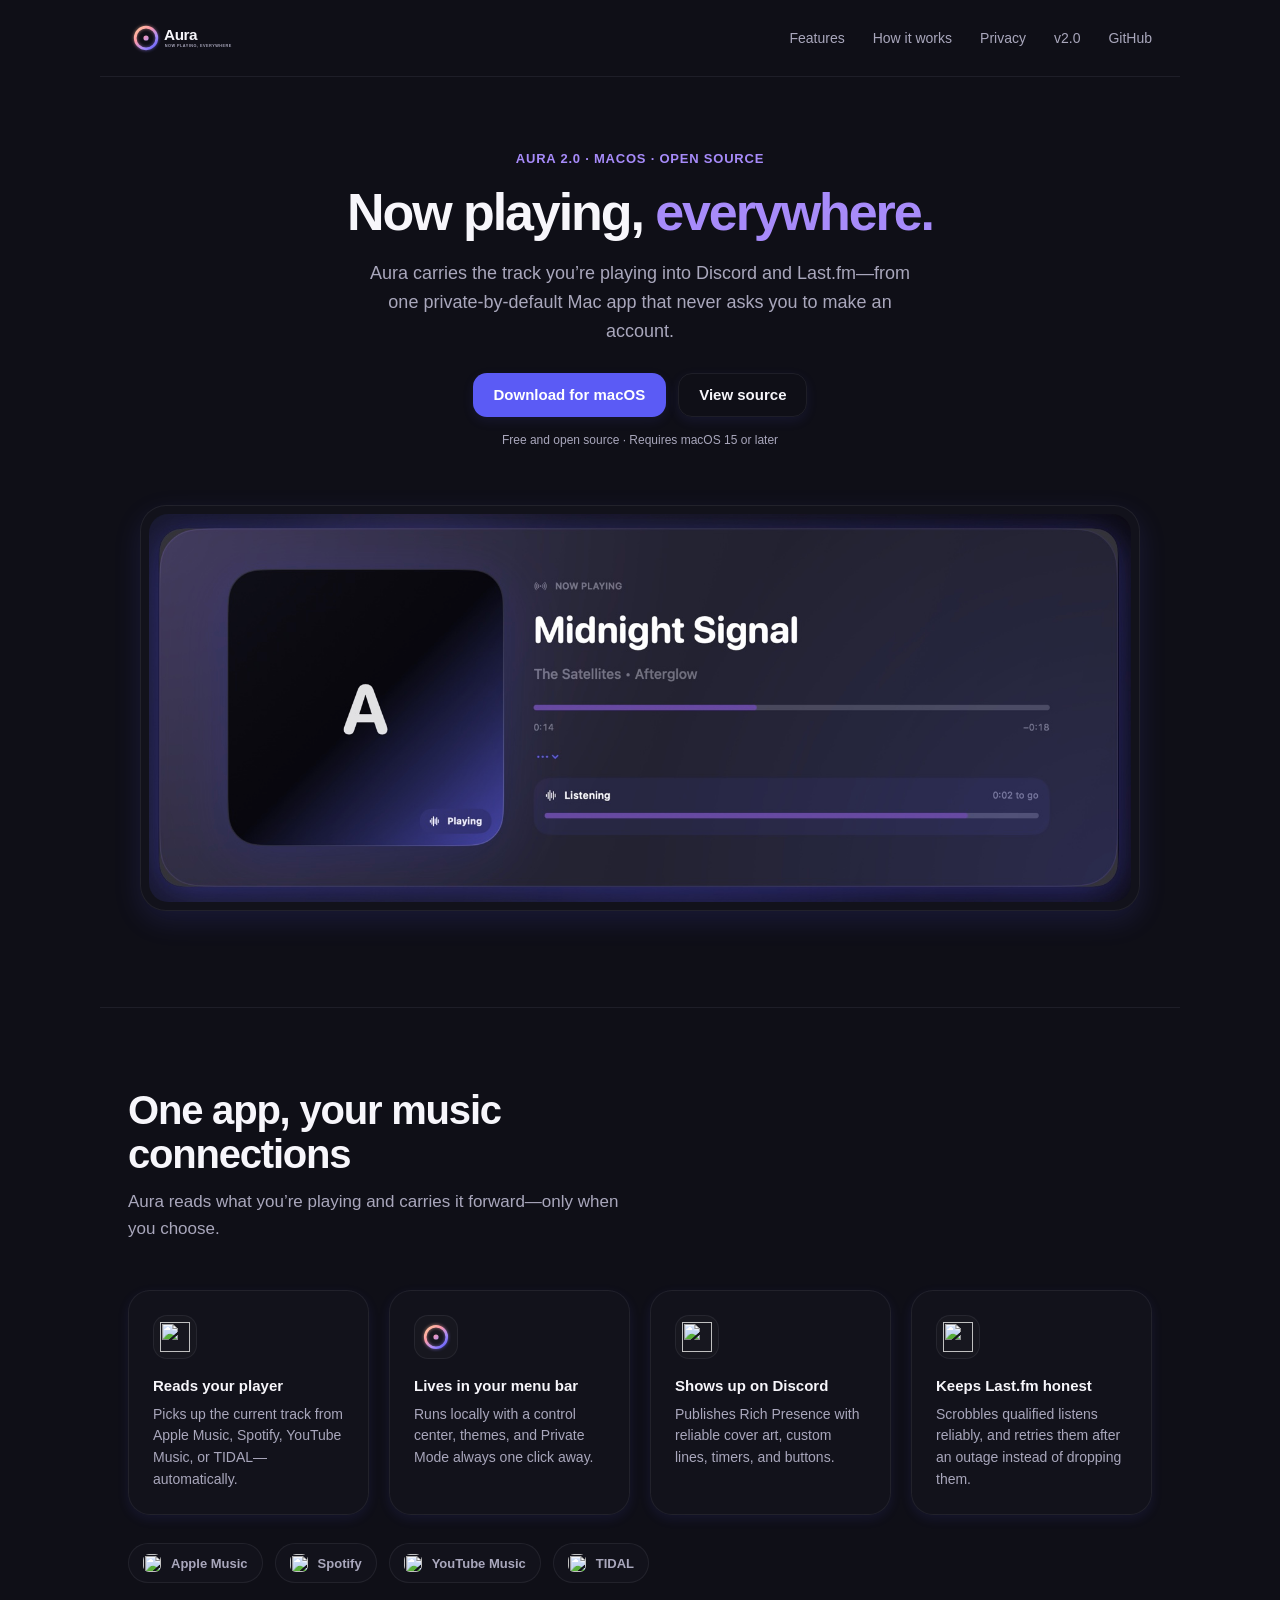
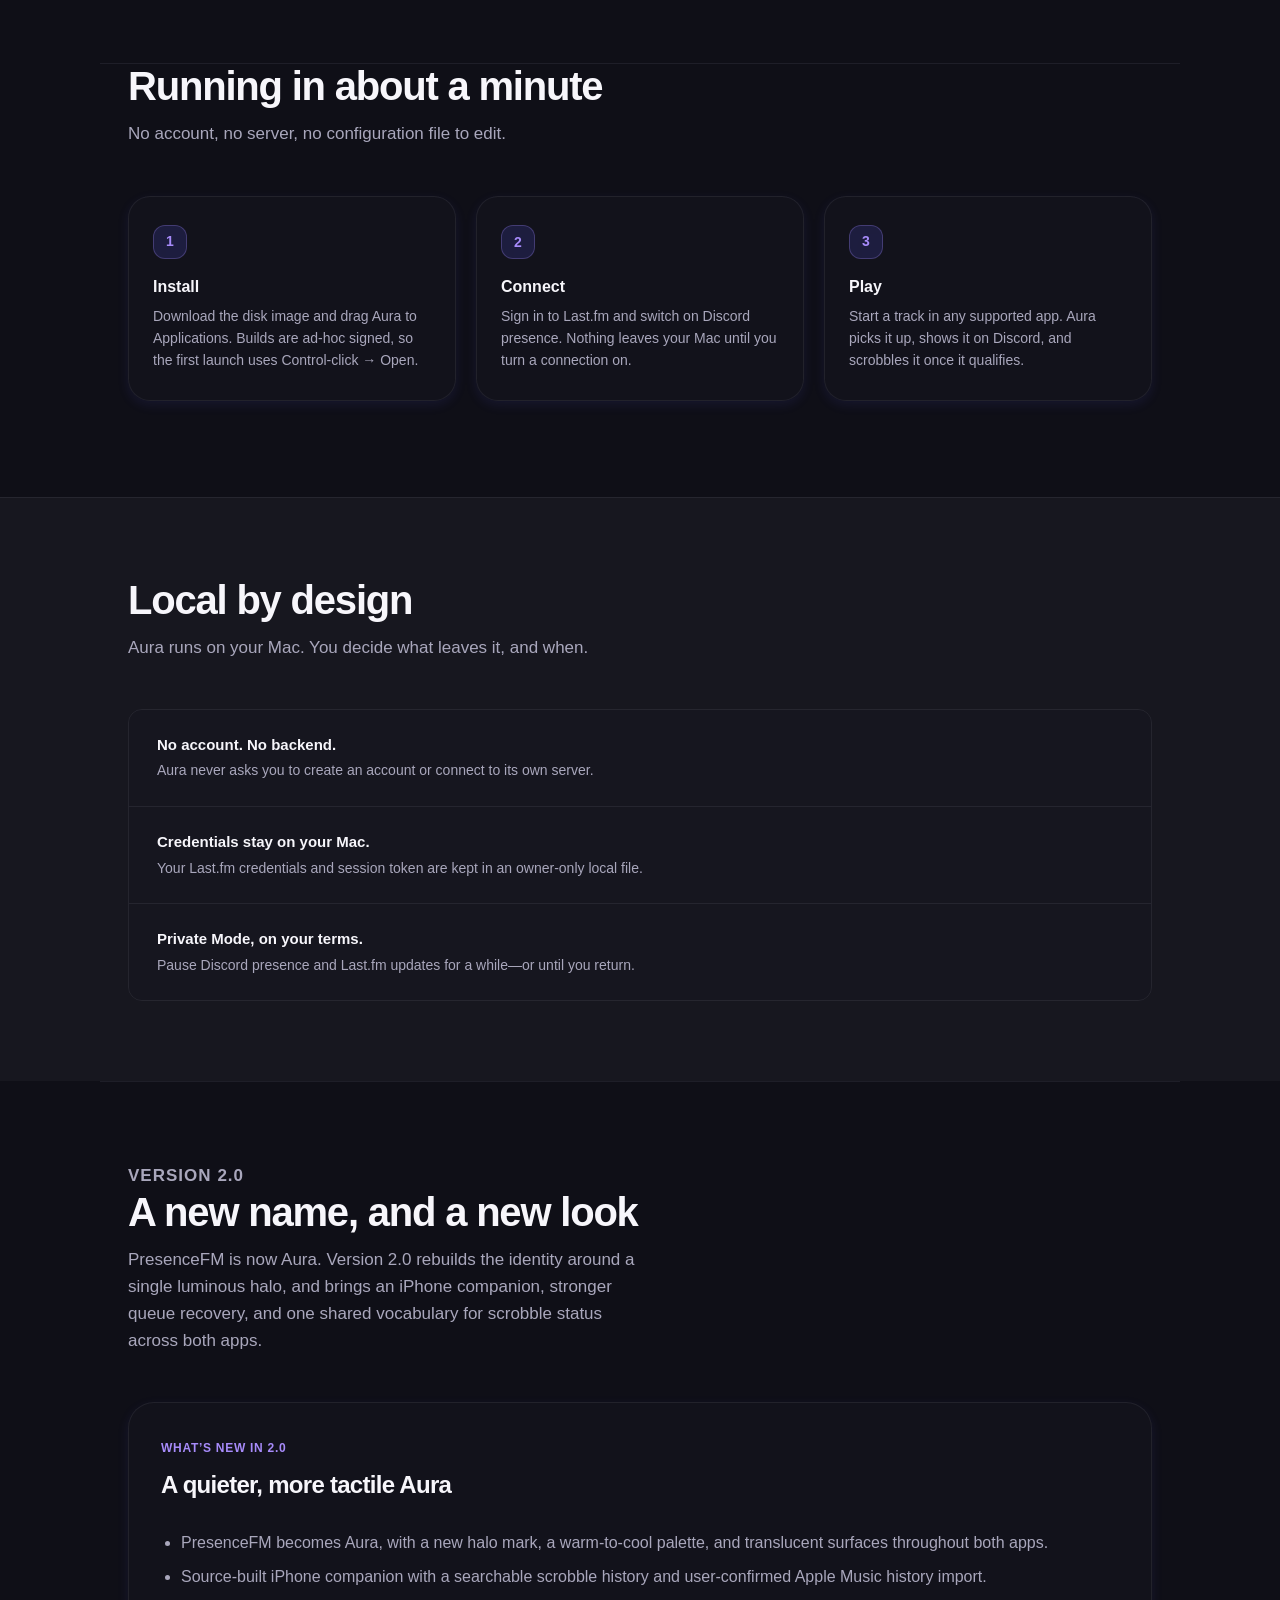
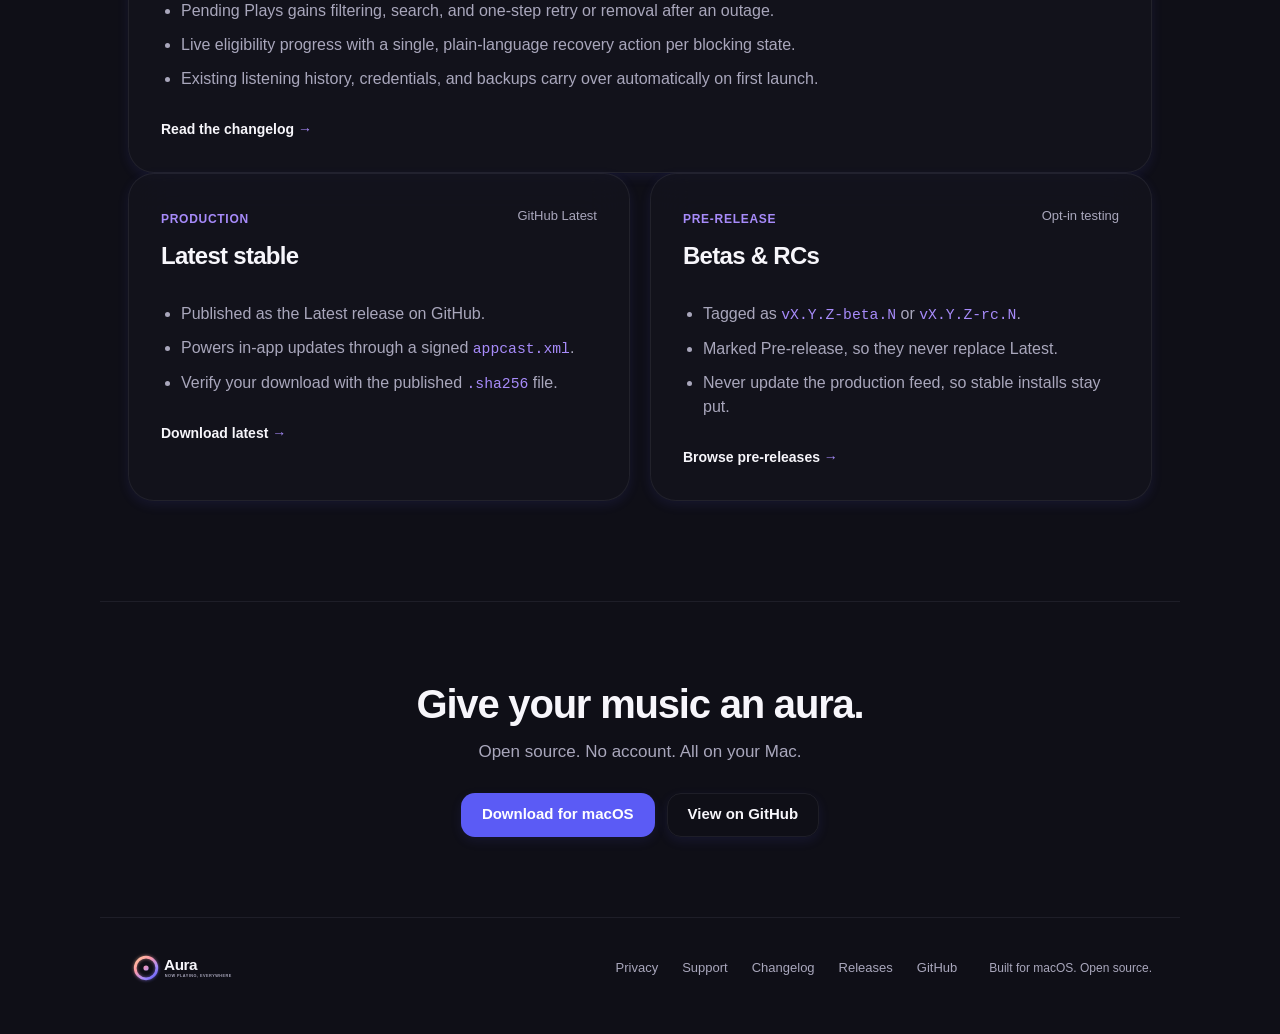
==== website/index.html @ 946a4a0b "feat: launch Aura 2.0" ====
<!doctype html>
<html lang="en">
  <head>
    <meta charset="UTF-8" />
    <meta name="viewport" content="width=device-width, initial-scale=1.0" />
    <meta name="color-scheme" content="dark" />
    <meta name="description" content="Aura shares music from Apple Music, Spotify, YouTube Music, and TIDAL on Discord and keeps your Last.fm history in sync—from one private-by-default Mac app." />
    <meta name="theme-color" content="#0f0f17" />
    <meta property="og:type" content="website" />
    <meta property="og:site_name" content="Aura" />
    <meta property="og:title" content="Aura — Now playing, everywhere." />
    <meta property="og:description" content="Private-by-default Discord presence, Last.fm scrobbling, and local listening history for macOS." />
    <meta property="og:url" content="https://presence-fm.vercel.app/" />
    <meta property="og:image" content="https://presence-fm.vercel.app/assets/brand/og-card.jpg" />
    <meta property="og:image:width" content="1200" />
    <meta property="og:image:height" content="630" />
    <meta property="og:image:alt" content="Aura — now playing, everywhere. A gradient halo mark on a dark field." />
    <meta name="twitter:card" content="summary_large_image" />
    <meta name="twitter:title" content="Aura — Now playing, everywhere." />
    <meta name="twitter:description" content="Private-by-default Discord presence, Last.fm scrobbling, and local listening history for macOS." />
    <meta name="twitter:image" content="https://presence-fm.vercel.app/assets/brand/og-card.jpg" />
    <title>Aura — Now playing, everywhere.</title>
    <link rel="canonical" href="https://presence-fm.vercel.app/" />
    <link rel="icon" href="assets/brand/aura-symbol.svg" type="image/svg+xml" />
    <link rel="stylesheet" href="styles.css" />
  </head>
  <body>
    <a class="skip-link" href="#main">Skip to content</a>
    <header class="site-header">
      <a class="brand" href="#top" aria-label="Aura home">
        <img src="assets/brand/aura-logo-dark.svg" alt="Aura" width="244" height="80" />
      </a>
      <nav id="primary-navigation" aria-label="Primary navigation">
        <a href="#features">Features</a>
        <a href="#how">How it works</a>
        <a href="#privacy">Privacy</a>
        <a href="#release">v2.0</a>
        <a href="https://github.com/CoolColby23/Aura" rel="noreferrer">GitHub</a>
      </nav>
      <button class="menu-button" aria-label="Open navigation" aria-expanded="false" aria-controls="primary-navigation"><span></span><span></span></button>
    </header>

    <main id="main">
      <section class="hero" id="top">
        <div class="hero-copy">
          <p class="eyebrow">Aura 2.0 · macOS · open source</p>
          <h1>Now playing, <span class="accent">everywhere.</span></h1>
          <p class="deck">Aura carries the track you’re playing into Discord and Last.fm—from one private-by-default Mac app that never asks you to make an account.</p>
          <div class="actions">
            <a class="button" href="https://github.com/CoolColby23/Aura/releases/latest">Download for macOS</a>
            <a class="button button-secondary" href="https://github.com/CoolColby23/Aura">View source</a>
          </div>
          <p class="requirement">Free and open source · Requires macOS 15 or later</p>
        </div>

        <figure class="shot">
          <img
            src="assets/screenshots/now-playing.jpg"
            alt="Aura's Now Playing view showing the track Midnight Signal by The Satellites, with playback progress and a live scrobble-eligibility bar."
            width="1600"
            height="631"
          />
        </figure>
      </section>

      <section class="features" id="features">
        <div class="section-intro">
          <h2>One app, your music connections</h2>
          <p>Aura reads what you’re playing and carries it forward—only when you choose.</p>
        </div>
        <div class="feature-grid">
          <article class="feature-card">
            <div class="feature-icon apple-music" aria-hidden="true">
              <img src="assets/external-logos/apple-music-icon.svg" alt="" loading="lazy" />
            </div>
            <h3>Reads your player</h3>
            <p>Picks up the current track from Apple Music, Spotify, YouTube Music, or TIDAL—automatically.</p>
          </article>
          <article class="feature-card">
            <div class="feature-icon aura" aria-hidden="true">
              <img src="assets/brand/aura-symbol.svg" alt="" loading="lazy" />
            </div>
            <h3>Lives in your menu bar</h3>
            <p>Runs locally with a control center, themes, and Private Mode always one click away.</p>
          </article>
          <article class="feature-card">
            <div class="feature-icon discord" aria-hidden="true">
              <img src="assets/external-logos/discord.svg" alt="" loading="lazy" />
            </div>
            <h3>Shows up on Discord</h3>
            <p>Publishes Rich Presence with reliable cover art, custom lines, timers, and buttons.</p>
          </article>
          <article class="feature-card">
            <div class="feature-icon lastfm" aria-hidden="true">
              <img src="assets/external-logos/lastfm.jpeg" alt="" loading="lazy" />
            </div>
            <h3>Keeps Last.fm honest</h3>
            <p>Scrobbles qualified listens reliably, and retries them after an outage instead of dropping them.</p>
          </article>
        </div>
        <div class="platform-row" aria-label="Supported playback platforms">
          <span class="platform-chip"><img src="assets/external-logos/apple-music-icon.svg" alt="" loading="lazy" />Apple Music</span>
          <span class="platform-chip"><img src="assets/external-logos/spotify.png" alt="" loading="lazy" />Spotify</span>
          <span class="platform-chip"><img src="assets/external-logos/youtubemusic.png" alt="" loading="lazy" />YouTube Music</span>
          <span class="platform-chip"><img src="assets/external-logos/tidal.png" alt="" loading="lazy" />TIDAL</span>
        </div>
      </section>

      <section class="how" id="how">
        <div class="section-intro">
          <h2>Running in about a minute</h2>
          <p>No account, no server, no configuration file to edit.</p>
        </div>
        <ol class="step-list">
          <li>
            <span class="step-number" aria-hidden="true">1</span>
            <h3>Install</h3>
            <p>Download the disk image and drag Aura to Applications. Builds are ad-hoc signed, so the first launch uses Control-click → Open.</p>
          </li>
          <li>
            <span class="step-number" aria-hidden="true">2</span>
            <h3>Connect</h3>
            <p>Sign in to Last.fm and switch on Discord presence. Nothing leaves your Mac until you turn a connection on.</p>
          </li>
          <li>
            <span class="step-number" aria-hidden="true">3</span>
            <h3>Play</h3>
            <p>Start a track in any supported app. Aura picks it up, shows it on Discord, and scrobbles it once it qualifies.</p>
          </li>
        </ol>
      </section>

      <section class="privacy" id="privacy">
        <div class="privacy-inner">
          <div class="section-intro">
            <h2>Local by design</h2>
            <p>Aura runs on your Mac. You decide what leaves it, and when.</p>
          </div>
          <ul class="privacy-list">
            <li>
              <strong>No account. No backend.</strong>
              <p>Aura never asks you to create an account or connect to its own server.</p>
            </li>
            <li>
              <strong>Credentials stay on your Mac.</strong>
              <p>Your Last.fm credentials and session token are kept in an owner-only local file.</p>
            </li>
            <li>
              <strong>Private Mode, on your terms.</strong>
              <p>Pause Discord presence and Last.fm updates for a while—or until you return.</p>
            </li>
          </ul>
        </div>
      </section>

      <section class="changelog" id="release">
        <div class="section-intro">
          <p class="eyebrow">Version 2.0</p>
          <h2>A new name, and a new look</h2>
          <p>PresenceFM is now Aura. Version 2.0 rebuilds the identity around a single luminous halo, and brings an iPhone companion, stronger queue recovery, and one shared vocabulary for scrobble status across both apps.</p>
        </div>
        <div class="release-card release-highlights">
          <div class="release-heading">
            <div>
              <span class="release-version">What’s new in 2.0</span>
              <h3>A quieter, more tactile Aura</h3>
            </div>
          </div>
          <ul>
            <li>PresenceFM becomes Aura, with a new halo mark, a warm-to-cool palette, and translucent surfaces throughout both apps.</li>
            <li>Source-built iPhone companion with a searchable scrobble history and user-confirmed Apple Music history import.</li>
            <li>Pending Plays gains filtering, search, and one-step retry or removal after an outage.</li>
            <li>Live eligibility progress with a single, plain-language recovery action per blocking state.</li>
            <li>Existing listening history, credentials, and backups carry over automatically on first launch.</li>
          </ul>
          <div class="release-links">
            <a class="text-link" href="https://github.com/CoolColby23/Aura/blob/main/CHANGELOG.md">Read the changelog <span aria-hidden="true">→</span></a>
          </div>
        </div>
        <div class="release-grid">
          <article class="release-card">
            <div class="release-heading">
              <div>
                <span class="release-version">Production</span>
                <h3>Latest stable</h3>
              </div>
              <span class="release-status">GitHub Latest</span>
            </div>
            <ul>
              <li>Published as the Latest release on GitHub.</li>
              <li>Powers in-app updates through a signed <code>appcast.xml</code>.</li>
              <li>Verify your download with the published <code>.sha256</code> file.</li>
            </ul>
            <div class="release-links">
              <a class="text-link" href="https://github.com/CoolColby23/Aura/releases/latest">Download latest <span aria-hidden="true">→</span></a>
            </div>
          </article>
          <article class="release-card">
            <div class="release-heading">
              <div>
                <span class="release-version">Pre-release</span>
                <h3>Betas &amp; RCs</h3>
              </div>
              <span class="release-status">Opt-in testing</span>
            </div>
            <ul>
              <li>Tagged as <code>vX.Y.Z-beta.N</code> or <code>vX.Y.Z-rc.N</code>.</li>
              <li>Marked Pre-release, so they never replace Latest.</li>
              <li>Never update the production feed, so stable installs stay put.</li>
            </ul>
            <div class="release-links">
              <a class="text-link" href="https://github.com/CoolColby23/Aura/releases">Browse pre-releases <span aria-hidden="true">→</span></a>
            </div>
          </article>
        </div>
      </section>

      <section class="cta">
        <h2>Give your music an aura.</h2>
        <p>Open source. No account. All on your Mac.</p>
        <div class="actions">
          <a class="button" href="https://github.com/CoolColby23/Aura/releases/latest">Download for macOS</a>
          <a class="button button-secondary" href="https://github.com/CoolColby23/Aura">View on GitHub</a>
        </div>
      </section>
    </main>

    <footer>
      <a class="brand" href="#top">
        <img src="assets/brand/aura-logo-dark.svg" alt="Aura" width="244" height="80" loading="lazy" />
      </a>
      <div class="footer-links">
        <a href="https://github.com/CoolColby23/Aura/blob/main/PRIVACY.md">Privacy</a>
        <a href="https://github.com/CoolColby23/Aura/blob/main/SUPPORT.md">Support</a>
        <a href="https://github.com/CoolColby23/Aura/blob/main/CHANGELOG.md">Changelog</a>
        <a href="https://github.com/CoolColby23/Aura/releases">Releases</a>
        <a href="https://github.com/CoolColby23/Aura">GitHub</a>
      </div>
      <p>Built for macOS. Open source.</p>
    </footer>
    <script src="script.js"></script>
  </body>
</html>
---- website/styles.css ----
:root {
  --dusk: #0f0f17;
  --dusk-2: #17171f;
  --haze: #f7f6fb;
  --vapor: #a9a7bc;
  --indigo: #5b5bf5;
  --lilac: #a78bfa;
  --blush: #ff9aa8;
  --peach: #ffc49b;
  --line: rgba(169, 167, 188, 0.1);
  --surface: rgba(23, 23, 31, 0.55);
  /* The Aura sweep. Halo and live state only -- never buttons, text, or panels. */
  --sweep: linear-gradient(120deg, var(--peach), var(--blush) 34%, var(--lilac) 70%, var(--indigo));
  /* Elevation is a tinted glow, never a hard black drop shadow. */
  --glow-low: 0 4px 12px rgba(91, 91, 245, 0.1);
  --glow-high: 0 10px 28px rgba(91, 91, 245, 0.14);
  font-family: -apple-system, BlinkMacSystemFont, "SF Pro Rounded", "SF Pro Text", "Segoe UI", sans-serif;
  color: var(--haze);
  background: var(--dusk);
}

* {
  box-sizing: border-box;
}

html {
  scroll-behavior: smooth;
  background: var(--dusk);
}

body {
  margin: 0;
  background: var(--dusk);
  line-height: 1.5;
}

a {
  color: inherit;
  text-decoration: none;
}

:focus-visible {
  outline: 3px solid var(--lilac);
  outline-offset: 4px;
}

button,
a {
  font: inherit;
}

.skip-link {
  position: fixed;
  top: 10px;
  left: 10px;
  z-index: 100;
  transform: translateY(-150%);
  padding: 10px 14px;
  background: var(--haze);
  color: var(--dusk);
  border-radius: 12px;
}

.skip-link:focus {
  transform: none;
}

/* Header */

.site-header {
  max-width: 1080px;
  margin: 0 auto;
  padding: 20px 28px;
  display: flex;
  align-items: center;
  gap: 32px;
}

.brand {
  display: inline-flex;
  align-items: center;
}

.brand img {
  display: block;
  width: auto;
  height: 36px;
  max-width: 220px;
}

.site-header nav {
  display: flex;
  gap: 28px;
  margin-left: auto;
}

.site-header nav a {
  color: var(--vapor);
  font-size: 14px;
  transition: color 0.15s;
}

.site-header nav a:hover {
  color: var(--haze);
}

.menu-button {
  display: none;
  background: transparent;
  border: 0;
  color: white;
  cursor: pointer;
  min-width: 44px;
  min-height: 44px;
  align-items: center;
  justify-content: center;
}

/* Buttons */

.button {
  display: inline-flex;
  align-items: center;
  justify-content: center;
  min-height: 44px;
  padding: 0 20px;
  border: 1px solid transparent;
  border-radius: 14px;
  background: var(--indigo);
  color: white;
  font-size: 15px;
  font-weight: 600;
  transition: background 0.15s;
  box-shadow: var(--glow-low);
}

.button:hover {
  background: #7070f7;
}

.button-secondary {
  background: transparent;
  border-color: var(--line);
  color: var(--haze);
}

.button-secondary:hover {
  background: var(--surface);
  border-color: rgba(169, 167, 188, 0.22);
}

/* Hero */

/* One soft field of light behind the fold, tinted with the sweep's cool exit. */
.hero::before {
  content: "";
  position: absolute;
  z-index: -1;
  top: -12%;
  left: 50%;
  /* 100%, not 110%: on narrow viewports the extra 10% pushed past the body and
     produced a few pixels of horizontal scroll. min() already caps it on desktop. */
  width: min(900px, 100%);
  aspect-ratio: 1;
  transform: translateX(-50%);
  background: radial-gradient(circle, rgba(167, 139, 250, 0.16), rgba(91, 91, 245, 0.06) 45%, transparent 70%);
  pointer-events: none;
}


.hero {
  position: relative;
  max-width: 1080px;
  margin: 0 auto;
  padding: 72px 28px 96px;
  display: flex;
  flex-direction: column;
  align-items: center;
  gap: 56px;
  text-align: center;
}

.hero-copy {
  max-width: 720px;
}

.eyebrow {
  margin: 0 0 16px;
  color: var(--lilac);
  font-size: 13px;
  font-weight: 600;
  letter-spacing: 0.06em;
  text-transform: uppercase;
}

.hero h1 {
  margin: 0 0 20px;
  font-size: clamp(40px, 5vw, 52px);
  line-height: 1.05;
  letter-spacing: -0.04em;
  font-weight: 700;
}

.accent {
  color: var(--lilac);
}

.deck {
  margin: 0;
  font-size: 18px;
  line-height: 1.6;
  color: var(--vapor);
  max-width: 560px;
  margin-inline: auto;
}

.actions {
  display: flex;
  flex-wrap: wrap;
  justify-content: center;
  gap: 12px;
  margin-top: 28px;
}

.requirement {
  margin: 14px 0 0;
  color: var(--vapor);
  font-size: 12px;
}

/* Product shot */

.shot {
  margin: 0;
  width: 100%;
  max-width: 1000px;
  padding: 8px;
  border-radius: 26px;
  background: var(--surface);
  border: 1px solid var(--line);
  backdrop-filter: blur(24px) saturate(1.25);
  -webkit-backdrop-filter: blur(24px) saturate(1.25);
  box-shadow: var(--glow-high);
}

.shot img {
  display: block;
  width: 100%;
  height: auto;
  border-radius: 19px;
}

/* How it works */

.how {
  max-width: 1080px;
  margin: 0 auto;
  padding: 0 28px 96px;
}

.step-list {
  counter-reset: step;
  list-style: none;
  margin: 0;
  padding: 0;
  display: grid;
  grid-template-columns: repeat(3, 1fr);
  gap: 20px;
}

.step-list li {
  padding: 28px 24px;
  background: var(--surface);
  border: 1px solid var(--line);
  border-radius: 22px;
  backdrop-filter: blur(20px) saturate(1.2);
  -webkit-backdrop-filter: blur(20px) saturate(1.2);
  box-shadow: var(--glow-low);
}

.step-number {
  display: inline-flex;
  align-items: center;
  justify-content: center;
  width: 34px;
  height: 34px;
  margin-bottom: 16px;
  border-radius: 12px;
  background: rgba(91, 91, 245, 0.16);
  border: 1px solid rgba(167, 139, 250, 0.28);
  color: var(--lilac);
  font-size: 14px;
  font-weight: 700;
}

.step-list h3 {
  margin: 0 0 6px;
  font-size: 16px;
  font-weight: 600;
}

.step-list p {
  margin: 0;
  font-size: 14px;
  line-height: 1.6;
  color: var(--vapor);
}

/* Sections */

section {
  border-top: 1px solid var(--line);
}

.section-intro {
  max-width: 520px;
  margin-bottom: 48px;
}

.section-intro h2,
.privacy .section-intro h2,
.cta h2 {
  margin: 0 0 12px;
  font-size: clamp(32px, 4vw, 40px);
  line-height: 1.1;
  letter-spacing: -0.03em;
  font-weight: 700;
}

.section-intro p,
.cta p {
  margin: 0;
  font-size: 17px;
  line-height: 1.6;
  color: var(--vapor);
}

/* Features */

.features {
  max-width: 1080px;
  margin: 0 auto;
  padding: 80px 28px;
}

.feature-grid {
  display: grid;
  grid-template-columns: repeat(4, 1fr);
  gap: 20px;
}

.feature-card {
  padding: 24px;
  background: var(--surface);
  border: 1px solid var(--line);
  border-radius: 22px;
  backdrop-filter: blur(20px) saturate(1.2);
  -webkit-backdrop-filter: blur(20px) saturate(1.2);
  box-shadow: var(--glow-low);
  transition: transform 0.28s ease-out, box-shadow 0.28s ease-out;
}

.feature-icon {
  width: 44px;
  height: 44px;
  margin-bottom: 16px;
  border-radius: 14px;
  display: flex;
  align-items: center;
  justify-content: center;
  font-size: 18px;
  font-weight: 700;
  background: var(--dusk-2);
  border: 1px solid var(--line);
}

.feature-icon img,
.feature-icon svg {
  display: block;
  width: 30px;
  height: 30px;
}

.feature-icon.music {
  color: var(--blush);
}

.feature-icon.discord {
  color: #5865f2;
}

.feature-icon.lastfm {
  color: #d51007;
}

.feature-card h3 {
  margin: 0 0 6px;
  font-size: 15px;
  font-weight: 600;
}

.feature-card p {
  margin: 0;
  font-size: 14px;
  line-height: 1.55;
  color: var(--vapor);
}

.platform-row {
  display: flex;
  flex-wrap: wrap;
  gap: 12px;
  margin-top: 28px;
}

.platform-chip {
  display: inline-flex;
  align-items: center;
  gap: 10px;
  min-height: 40px;
  padding: 8px 14px;
  border-radius: 999px;
  border: 1px solid var(--line);
  background: var(--surface);
  color: var(--vapor);
  font-size: 13px;
  font-weight: 600;
}

.platform-chip img {
  width: 18px;
  height: 18px;
  object-fit: contain;
  border-radius: 6px;
}

.release-grid {
  display: grid;
  grid-template-columns: repeat(2, minmax(0, 1fr));
  gap: 20px;
  margin-bottom: 20px;
}

.release-highlights {
  margin-top: 0;
}

.release-card code {
  font-family: ui-monospace, SFMono-Regular, Menlo, monospace;
  font-size: 0.92em;
  color: var(--lilac);
}

/* Privacy */

.privacy {
  background: var(--dusk-2);
}

.privacy-inner {
  max-width: 1080px;
  margin: 0 auto;
  padding: 80px 28px;
}

/* Changelog */

.changelog {
  max-width: 1080px;
  margin: 0 auto;
  padding: 80px 28px;
}

.release-card {
  padding: 32px;
  background: var(--surface);
  border: 1px solid var(--line);
  border-radius: 26px;
  backdrop-filter: blur(20px) saturate(1.2);
  -webkit-backdrop-filter: blur(20px) saturate(1.2);
  box-shadow: var(--glow-low);
}

.release-heading {
  display: flex;
  align-items: flex-start;
  justify-content: space-between;
  gap: 24px;
}

.release-version {
  color: var(--lilac);
  font-size: 12px;
  font-weight: 600;
  letter-spacing: 0.06em;
  text-transform: uppercase;
}

.release-heading h3 {
  margin: 8px 0 0;
  font-size: 24px;
  letter-spacing: -0.03em;
}

.release-heading time,
.release-status {
  color: var(--vapor);
  font-size: 13px;
  white-space: nowrap;
}

.release-links {
  display: flex;
  flex-wrap: wrap;
  gap: 12px 24px;
}

.release-card ul {
  margin: 28px 0;
  padding-left: 20px;
  color: var(--vapor);
}

.release-card li + li {
  margin-top: 10px;
}

.text-link {
  color: var(--haze);
  font-size: 14px;
  font-weight: 600;
}

.text-link span {
  color: var(--lilac);
}

.privacy-list {
  list-style: none;
  padding: 0;
  margin: 0;
  display: grid;
  gap: 0;
  border: 1px solid var(--line);
  border-radius: 14px;
  overflow: hidden;
}

.privacy-list li {
  padding: 24px 28px;
  background: var(--surface);
}

.privacy-list li + li {
  border-top: 1px solid var(--line);
}

.privacy-list strong {
  display: block;
  font-size: 15px;
  font-weight: 600;
  margin-bottom: 4px;
}

.privacy-list p {
  margin: 0;
  font-size: 14px;
  line-height: 1.55;
  color: var(--vapor);
}

/* CTA */

.cta {
  max-width: 1080px;
  margin: 0 auto;
  padding: 80px 28px;
  text-align: center;
}

.cta .section-intro,
.cta h2,
.cta p {
  max-width: none;
}

.cta .actions {
  justify-content: center;
  margin-top: 28px;
}

/* Footer */

footer {
  max-width: 1080px;
  margin: 0 auto;
  padding: 32px 28px 48px;
  display: flex;
  align-items: center;
  gap: 32px;
  border-top: 1px solid var(--line);
}

.footer-links {
  display: flex;
  gap: 24px;
  margin-left: auto;
}

.footer-links a {
  color: var(--vapor);
  font-size: 13px;
  transition: color 0.15s;
}

.footer-links a:hover {
  color: var(--haze);
}

footer > p {
  margin: 0;
  color: var(--vapor);
  font-size: 12px;
}

/* Reduced motion */

@media (prefers-reduced-motion: reduce) {
  html {
    scroll-behavior: auto;
  }

  .button {
    transition: none;
  }

  *,
  *::before,
  *::after {
    animation-duration: 0.01ms !important;
    animation-iteration-count: 1 !important;
  }
}

/* Tablet */

@media (max-width: 900px) {
  .site-header nav {
    display: none;
  }

  .menu-button {
    display: flex;
    flex-direction: column;
    gap: 6px;
    padding: 10px;
    margin-left: auto;
  }

  .menu-button span {
    display: block;
    width: 22px;
    height: 2px;
    background: white;
  }

  .site-header.open {
    flex-wrap: wrap;
    padding-bottom: 16px;
  }

  .site-header.open nav {
    display: flex;
    order: 4;
    width: 100%;
    flex-direction: column;
    gap: 0;
    margin: 12px 0 0;
  }

  .site-header.open nav a {
    padding: 12px 0;
    border-top: 1px solid var(--line);
  }

  .hero {
    gap: 44px;
    padding-top: 40px;
  }

  .step-list {
    grid-template-columns: 1fr;
  }

  .how {
    padding-bottom: 64px;
  }

  .deck {
    max-width: none;
  }

  .feature-grid {
    grid-template-columns: repeat(2, 1fr);
  }

  .release-grid {
    grid-template-columns: 1fr;
  }

  footer {
    flex-wrap: wrap;
  }

  .footer-links {
    margin-left: 0;
    width: 100%;
    order: 3;
  }
}

/* Mobile */

@media (max-width: 560px) {
  .site-header,
  .hero,
  .features,
  .how,
  .privacy-inner,
  .changelog,
  .cta,
  footer {
    padding-left: 20px;
    padding-right: 20px;
  }

  .hero h1 {
    font-size: 36px;
  }

  .deck {
    font-size: 16px;
  }

  .actions {
    flex-direction: column;
  }

  .button {
    width: 100%;
  }


  .feature-grid {
    grid-template-columns: 1fr;
  }

  .features,
  .privacy-inner,
  .changelog,
  .cta {
    padding-top: 64px;
    padding-bottom: 64px;
  }

  .shot {
    padding: 6px;
    border-radius: 20px;
  }

  .shot img {
    border-radius: 15px;
  }

  .release-card {
    padding: 24px 20px;
  }

  .release-heading {
    flex-direction: column;
    gap: 10px;
  }

  footer {
    flex-direction: column;
    align-items: flex-start;
    gap: 16px;
  }
}

.feature-card:hover {
  transform: translateY(-2px);
  box-shadow: var(--glow-high);
}

/* Motion is a courtesy, not a requirement. */
@media (prefers-reduced-motion: reduce) {
  html {
    scroll-behavior: auto;
  }

  .feature-card {
    transition: none;
  }

  .feature-card:hover {
    transform: none;
  }
}
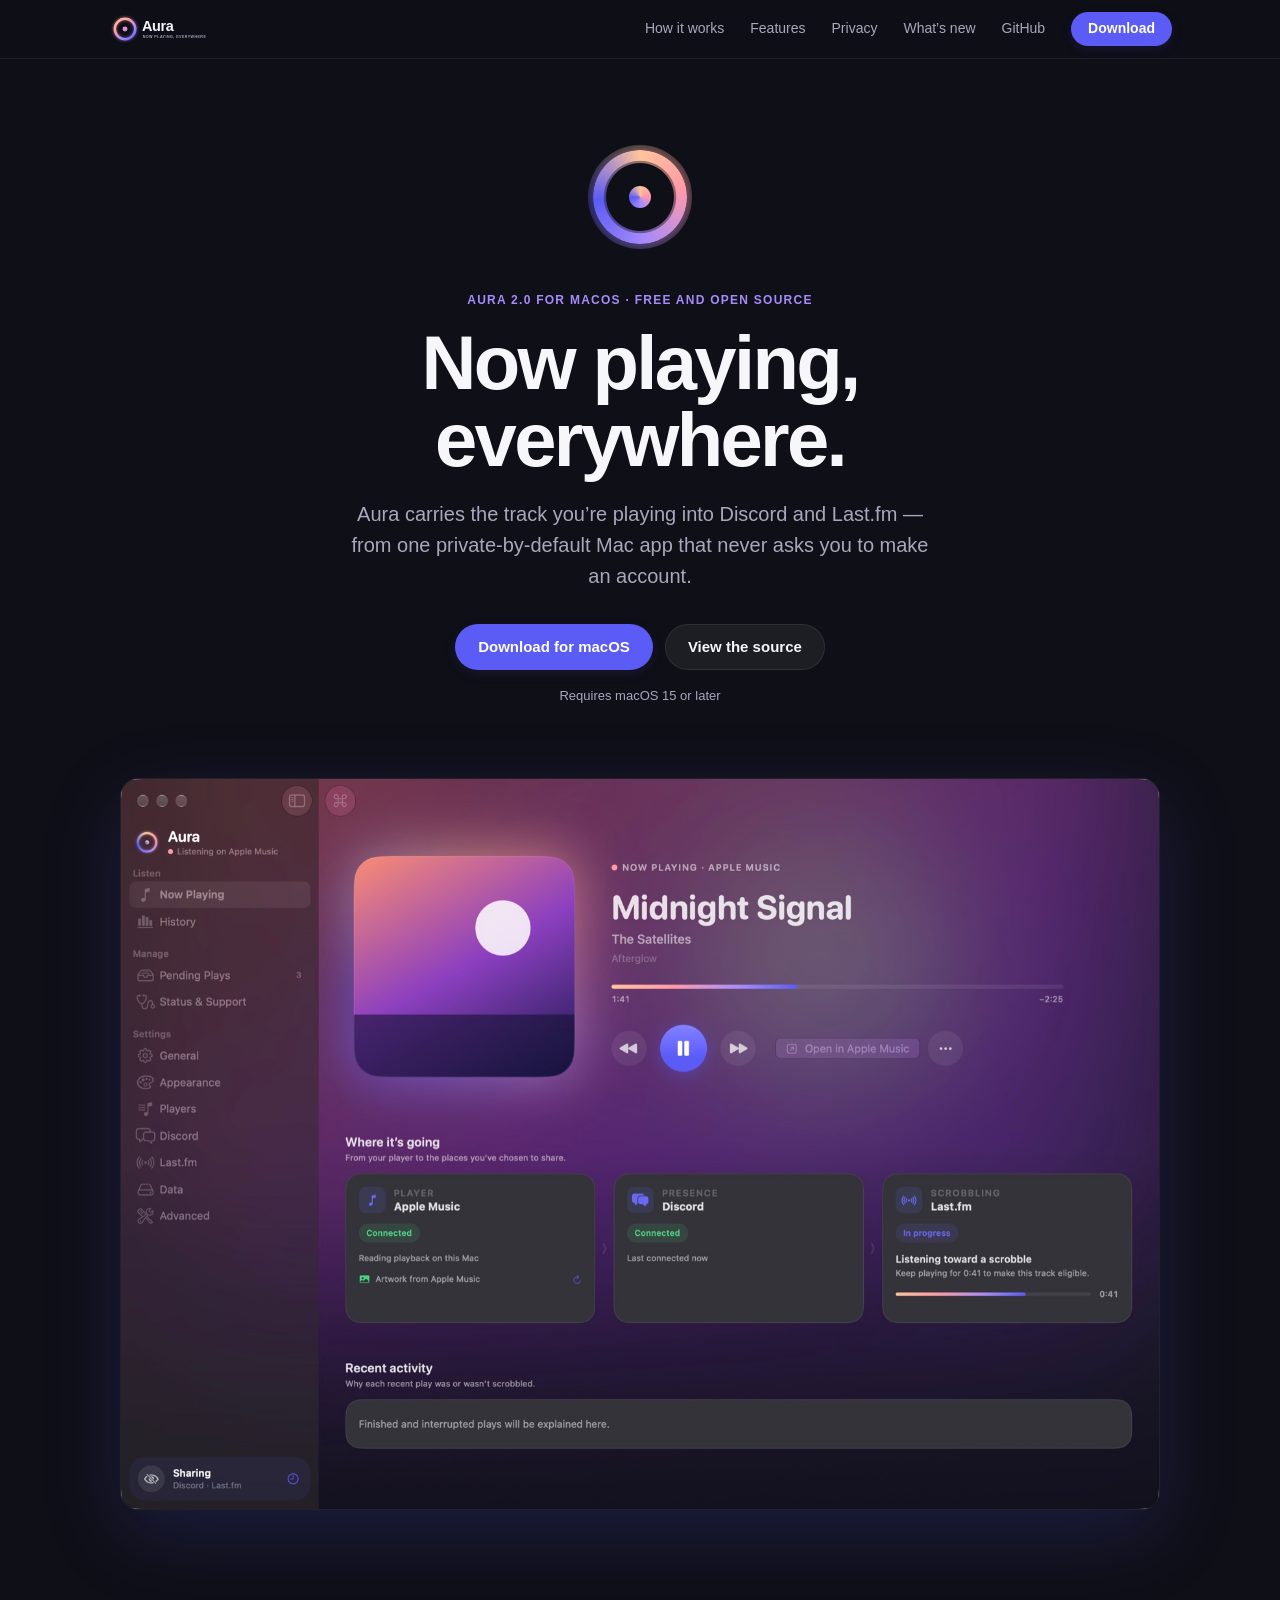
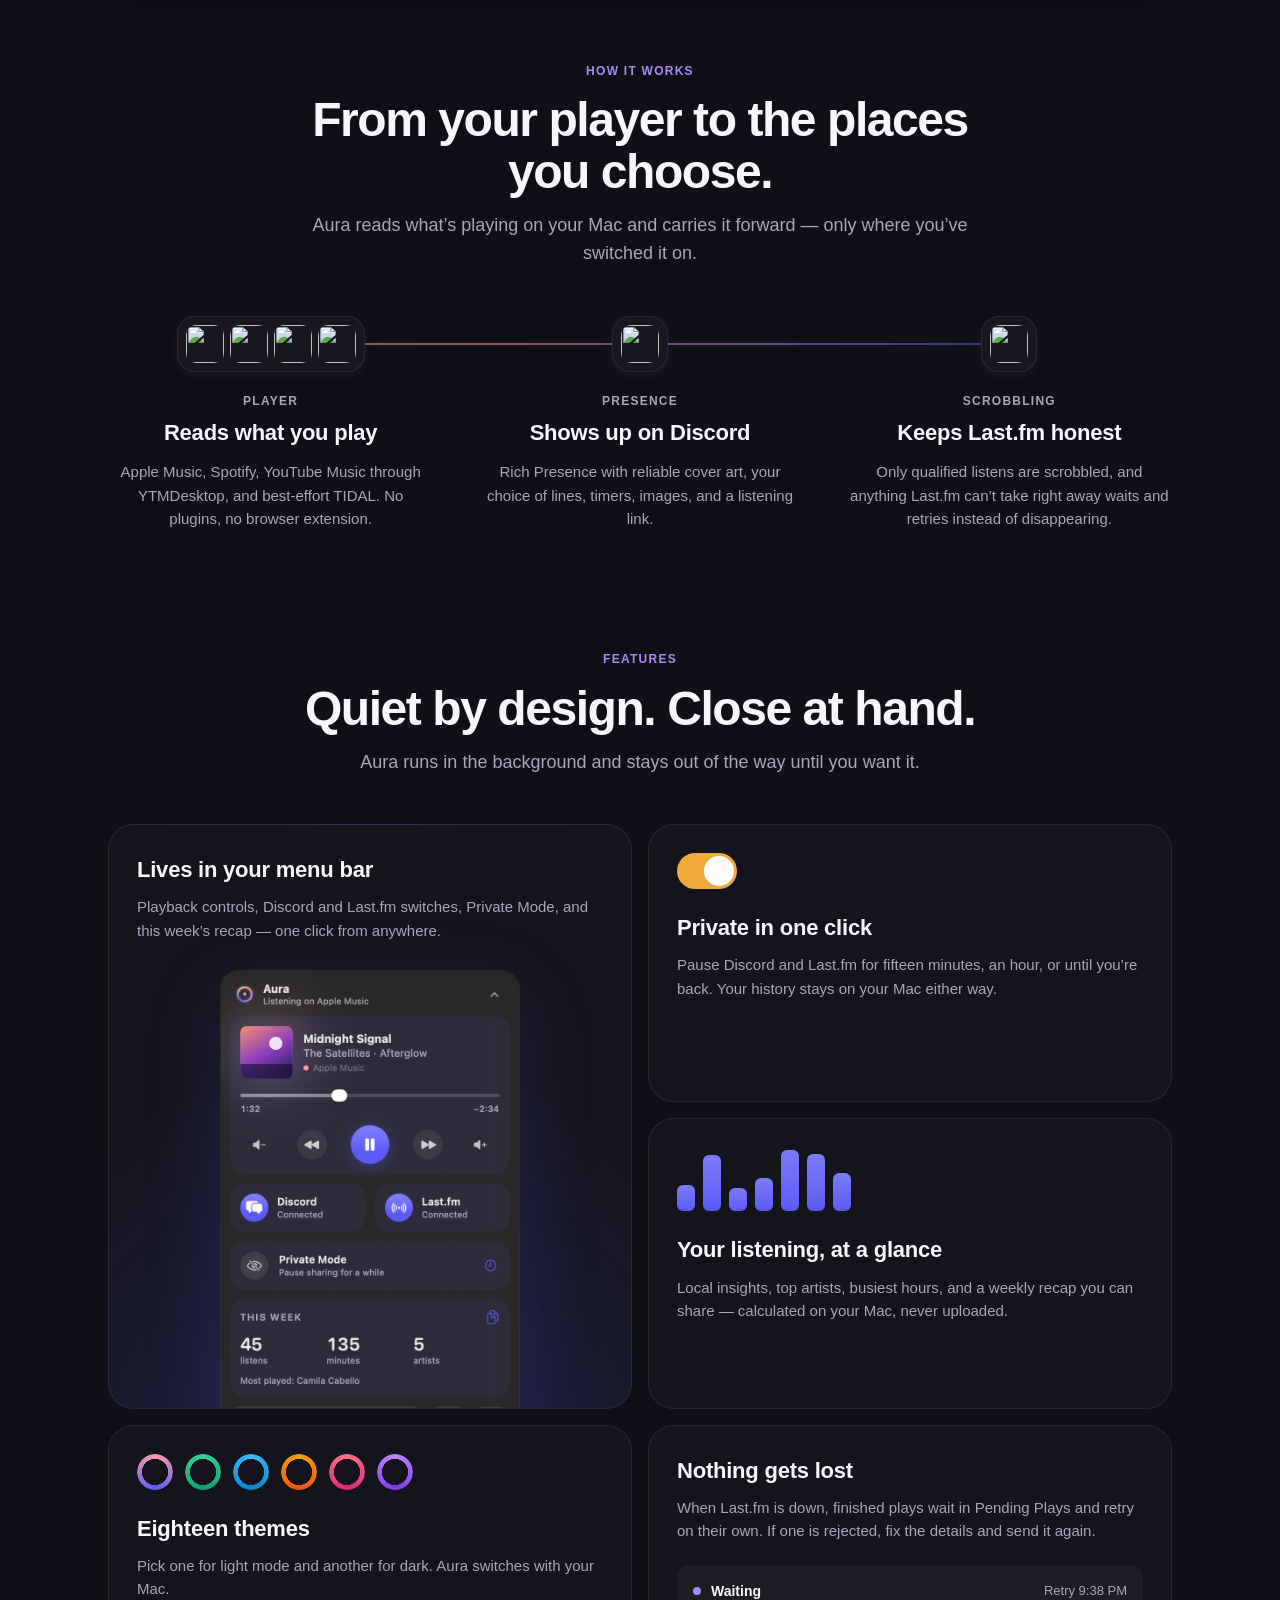
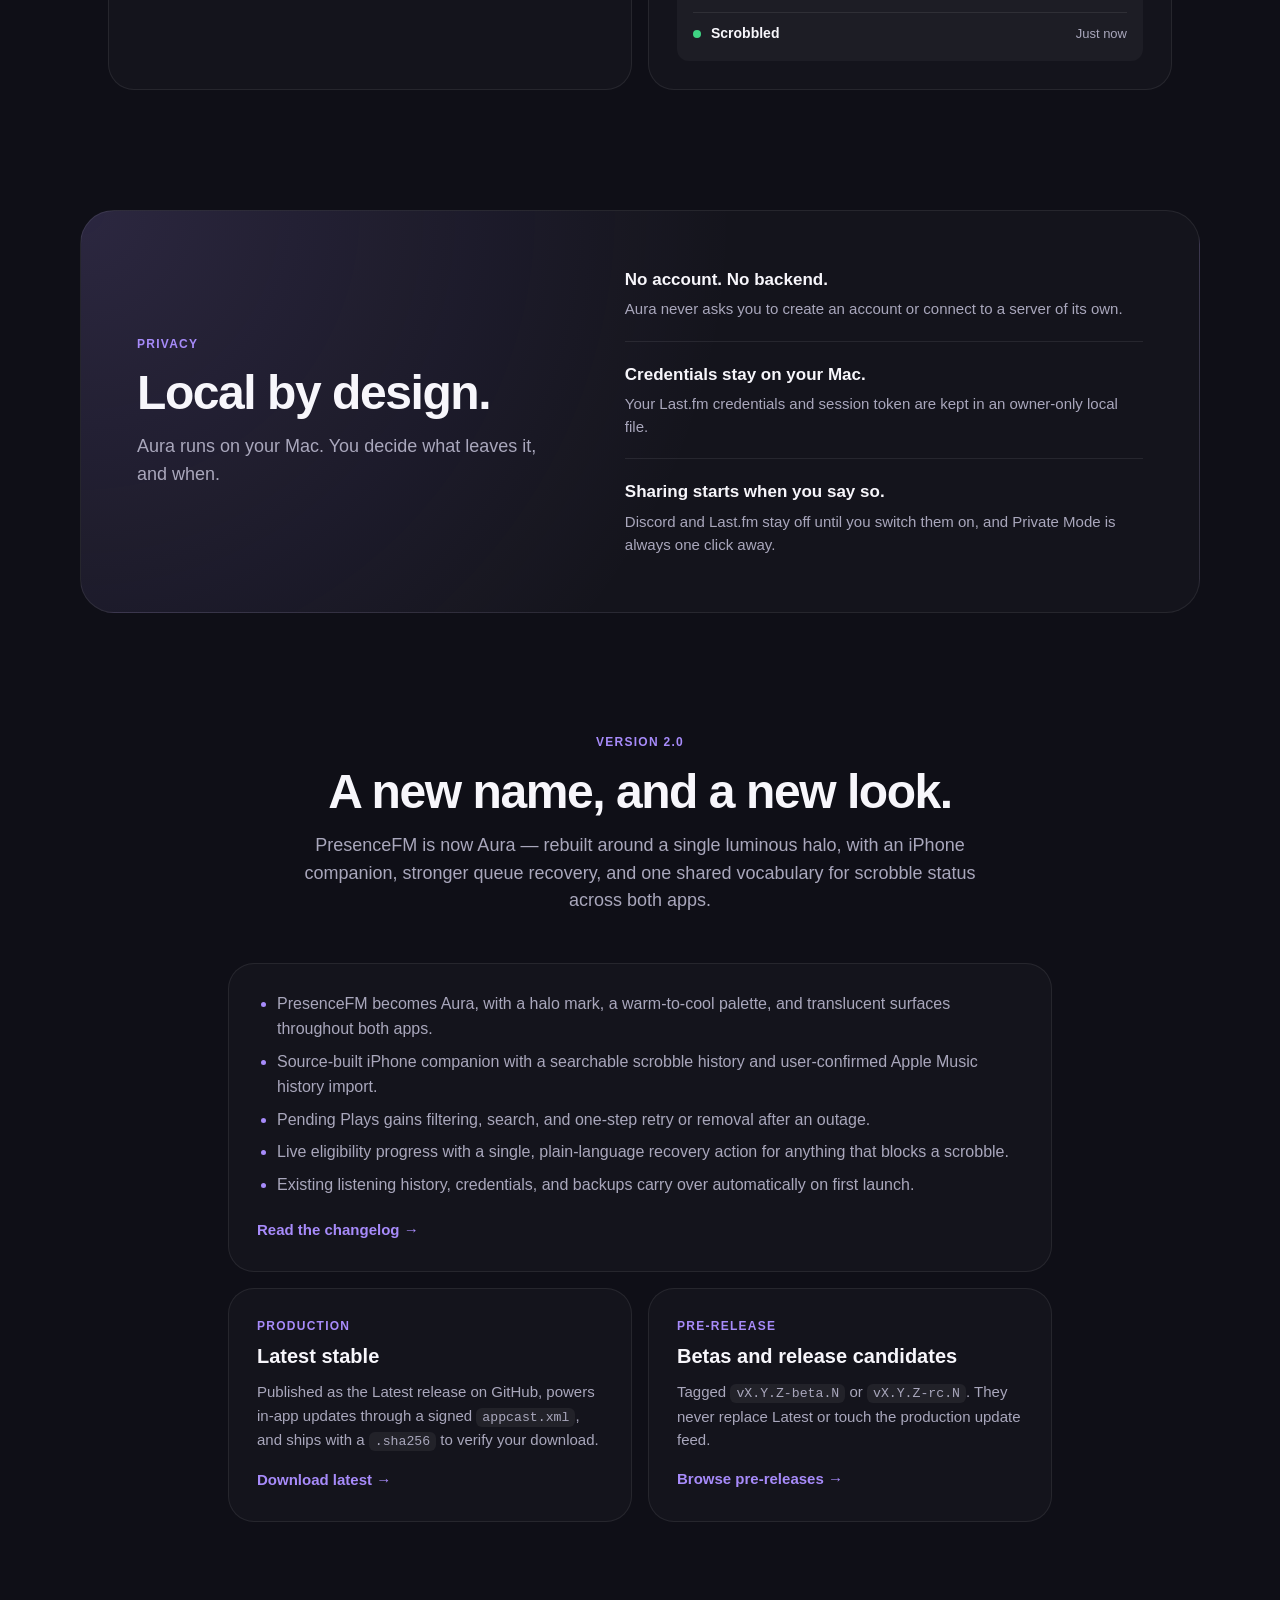
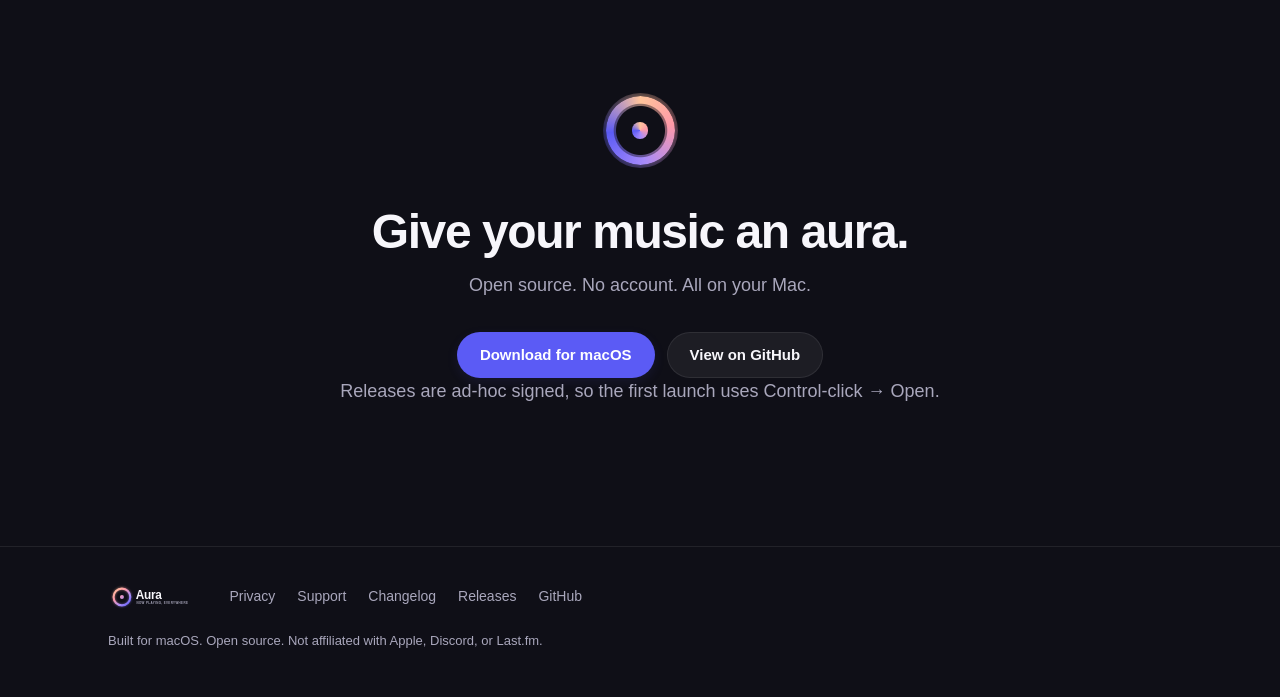
==== commit 3f92eb1b: "Preserve in-progress Aura playback, dashboard, companion and website work" ====
--- a/website/index.html
+++ b/website/index.html
@@ -22,221 +22,231 @@
     <title>Aura — Now playing, everywhere.</title>
     <link rel="canonical" href="https://presence-fm.vercel.app/" />
     <link rel="icon" href="assets/brand/aura-symbol.svg" type="image/svg+xml" />
+    <link rel="icon" href="assets/brand/favicon-32.png" sizes="32x32" type="image/png" />
+    <link rel="icon" href="assets/brand/favicon-512.png" sizes="512x512" type="image/png" />
+    <link rel="apple-touch-icon" href="assets/brand/apple-touch-icon.png" />
+    <link rel="manifest" href="site.webmanifest" />
     <link rel="stylesheet" href="styles.css" />
   </head>
   <body>
     <a class="skip-link" href="#main">Skip to content</a>
     <header class="site-header">
-      <a class="brand" href="#top" aria-label="Aura home">
-        <img src="assets/brand/aura-logo-dark.svg" alt="Aura" width="244" height="80" />
-      </a>
-      <nav id="primary-navigation" aria-label="Primary navigation">
-        <a href="#features">Features</a>
-        <a href="#how">How it works</a>
-        <a href="#privacy">Privacy</a>
-        <a href="#release">v2.0</a>
-        <a href="https://github.com/CoolColby23/Aura" rel="noreferrer">GitHub</a>
-      </nav>
-      <button class="menu-button" aria-label="Open navigation" aria-expanded="false" aria-controls="primary-navigation"><span></span><span></span></button>
+      <div class="site-header-inner">
+        <a class="brand" href="#top" aria-label="Aura home">
+          <img src="assets/brand/aura-logo-dark.svg" alt="Aura" width="244" height="80" />
+        </a>
+        <nav id="primary-navigation" aria-label="Primary navigation">
+          <a href="#how">How it works</a>
+          <a href="#features">Features</a>
+          <a href="#privacy">Privacy</a>
+          <a href="#release">What’s new</a>
+          <a href="https://github.com/CoolColby23/Aura" rel="noreferrer">GitHub</a>
+          <a class="button button-small nav-download" href="https://github.com/CoolColby23/Aura/releases/latest">Download</a>
+        </nav>
+        <button class="menu-button" aria-label="Open navigation" aria-expanded="false" aria-controls="primary-navigation"><span></span><span></span></button>
+      </div>
     </header>
 
     <main id="main">
       <section class="hero" id="top">
+        <div class="halo halo-hero" aria-hidden="true">
+          <span class="halo-glow"></span>
+          <span class="halo-ring"></span>
+          <span class="halo-core"></span>
+        </div>
         <div class="hero-copy">
-          <p class="eyebrow">Aura 2.0 · macOS · open source</p>
-          <h1>Now playing, <span class="accent">everywhere.</span></h1>
-          <p class="deck">Aura carries the track you’re playing into Discord and Last.fm—from one private-by-default Mac app that never asks you to make an account.</p>
+          <p class="eyebrow">Aura 2.0 for macOS · Free and open source</p>
+          <h1>Now playing, everywhere.</h1>
+          <p class="deck">Aura carries the track you’re playing into Discord and Last.fm — from one private-by-default Mac app that never asks you to make an account.</p>
           <div class="actions">
             <a class="button" href="https://github.com/CoolColby23/Aura/releases/latest">Download for macOS</a>
-            <a class="button button-secondary" href="https://github.com/CoolColby23/Aura">View source</a>
+            <a class="button button-secondary" href="https://github.com/CoolColby23/Aura">View the source</a>
           </div>
-          <p class="requirement">Free and open source · Requires macOS 15 or later</p>
+          <p class="requirement">Requires macOS 15 or later</p>
         </div>
 
         <figure class="shot">
           <img
             src="assets/screenshots/now-playing.jpg"
-            alt="Aura's Now Playing view showing the track Midnight Signal by The Satellites, with playback progress and a live scrobble-eligibility bar."
+            alt="Aura's Now Playing page: the track Midnight Signal by The Satellites with its cover glowing softly, playback controls, and a row showing it flowing from Apple Music to Discord and Last.fm."
             width="1600"
-            height="631"
+            height="1125"
           />
         </figure>
       </section>
 
-      <section class="features" id="features">
+      <section class="flow" id="how" aria-labelledby="flow-title">
         <div class="section-intro">
-          <h2>One app, your music connections</h2>
-          <p>Aura reads what you’re playing and carries it forward—only when you choose.</p>
-        </div>
-        <div class="feature-grid">
-          <article class="feature-card">
-            <div class="feature-icon apple-music" aria-hidden="true">
+          <p class="eyebrow">How it works</p>
+          <h2 id="flow-title">From your player to the places you choose.</h2>
+          <p>Aura reads what’s playing on your Mac and carries it forward — only where you’ve switched it on.</p>
+        </div>
+        <ol class="flow-steps">
+          <li class="flow-step">
+            <div class="flow-icons" aria-hidden="true">
               <img src="assets/external-logos/apple-music-icon.svg" alt="" loading="lazy" />
-            </div>
-            <h3>Reads your player</h3>
-            <p>Picks up the current track from Apple Music, Spotify, YouTube Music, or TIDAL—automatically.</p>
-          </article>
-          <article class="feature-card">
-            <div class="feature-icon aura" aria-hidden="true">
-              <img src="assets/brand/aura-symbol.svg" alt="" loading="lazy" />
-            </div>
-            <h3>Lives in your menu bar</h3>
-            <p>Runs locally with a control center, themes, and Private Mode always one click away.</p>
-          </article>
-          <article class="feature-card">
-            <div class="feature-icon discord" aria-hidden="true">
+              <img src="assets/external-logos/spotify.png" alt="" loading="lazy" />
+              <img src="assets/external-logos/youtubemusic.png" alt="" loading="lazy" />
+              <img src="assets/external-logos/tidal.png" alt="" loading="lazy" />
+            </div>
+            <p class="flow-role">Player</p>
+            <h3>Reads what you play</h3>
+            <p>Apple Music, Spotify, YouTube Music through YTMDesktop, and best-effort TIDAL. No plugins, no browser extension.</p>
+          </li>
+          <li class="flow-step">
+            <div class="flow-icons" aria-hidden="true">
               <img src="assets/external-logos/discord.svg" alt="" loading="lazy" />
             </div>
+            <p class="flow-role">Presence</p>
             <h3>Shows up on Discord</h3>
-            <p>Publishes Rich Presence with reliable cover art, custom lines, timers, and buttons.</p>
-          </article>
-          <article class="feature-card">
-            <div class="feature-icon lastfm" aria-hidden="true">
+            <p>Rich Presence with reliable cover art, your choice of lines, timers, images, and a listening link.</p>
+          </li>
+          <li class="flow-step">
+            <div class="flow-icons" aria-hidden="true">
               <img src="assets/external-logos/lastfm.jpeg" alt="" loading="lazy" />
             </div>
+            <p class="flow-role">Scrobbling</p>
             <h3>Keeps Last.fm honest</h3>
-            <p>Scrobbles qualified listens reliably, and retries them after an outage instead of dropping them.</p>
-          </article>
-        </div>
-        <div class="platform-row" aria-label="Supported playback platforms">
-          <span class="platform-chip"><img src="assets/external-logos/apple-music-icon.svg" alt="" loading="lazy" />Apple Music</span>
-          <span class="platform-chip"><img src="assets/external-logos/spotify.png" alt="" loading="lazy" />Spotify</span>
-          <span class="platform-chip"><img src="assets/external-logos/youtubemusic.png" alt="" loading="lazy" />YouTube Music</span>
-          <span class="platform-chip"><img src="assets/external-logos/tidal.png" alt="" loading="lazy" />TIDAL</span>
-        </div>
-      </section>
-
-      <section class="how" id="how">
-        <div class="section-intro">
-          <h2>Running in about a minute</h2>
-          <p>No account, no server, no configuration file to edit.</p>
-        </div>
-        <ol class="step-list">
-          <li>
-            <span class="step-number" aria-hidden="true">1</span>
-            <h3>Install</h3>
-            <p>Download the disk image and drag Aura to Applications. Builds are ad-hoc signed, so the first launch uses Control-click → Open.</p>
-          </li>
-          <li>
-            <span class="step-number" aria-hidden="true">2</span>
-            <h3>Connect</h3>
-            <p>Sign in to Last.fm and switch on Discord presence. Nothing leaves your Mac until you turn a connection on.</p>
-          </li>
-          <li>
-            <span class="step-number" aria-hidden="true">3</span>
-            <h3>Play</h3>
-            <p>Start a track in any supported app. Aura picks it up, shows it on Discord, and scrobbles it once it qualifies.</p>
+            <p>Only qualified listens are scrobbled, and anything Last.fm can’t take right away waits and retries instead of disappearing.</p>
           </li>
         </ol>
       </section>
 
-      <section class="privacy" id="privacy">
+      <section class="features" id="features" aria-labelledby="features-title">
+        <div class="section-intro">
+          <p class="eyebrow">Features</p>
+          <h2 id="features-title">Quiet by design. Close at hand.</h2>
+          <p>Aura runs in the background and stays out of the way until you want it.</p>
+        </div>
+        <div class="bento">
+          <article class="tile tile-menubar">
+            <div class="tile-copy">
+              <h3>Lives in your menu bar</h3>
+              <p>Playback controls, Discord and Last.fm switches, Private Mode, and this week’s recap — one click from anywhere.</p>
+            </div>
+            <img class="tile-shot" src="assets/screenshots/menu-bar.jpg" alt="Aura's menu-bar panel showing the current track, playback controls, Discord and Last.fm toggles, Private Mode, and a weekly recap." width="680" height="1068" loading="lazy" />
+          </article>
+          <article class="tile tile-private">
+            <div class="private-toggle" aria-hidden="true"><span></span></div>
+            <h3>Private in one click</h3>
+            <p>Pause Discord and Last.fm for fifteen minutes, an hour, or until you’re back. Your history stays on your Mac either way.</p>
+          </article>
+          <article class="tile tile-history">
+            <div class="mini-chart" aria-hidden="true">
+              <span style="--h: 42%"></span><span style="--h: 88%"></span><span style="--h: 36%"></span><span style="--h: 52%"></span><span style="--h: 96%"></span><span style="--h: 90%"></span><span style="--h: 60%"></span>
+            </div>
+            <h3>Your listening, at a glance</h3>
+            <p>Local insights, top artists, busiest hours, and a weekly recap you can share — calculated on your Mac, never uploaded.</p>
+          </article>
+          <article class="tile tile-themes">
+            <div class="theme-halos" aria-hidden="true">
+              <span style="--a: #5b5bf5; --b: #ff9aa8"></span>
+              <span style="--a: #0f9f6e; --b: #34d399"></span>
+              <span style="--a: #0284c7; --b: #38bdf8"></span>
+              <span style="--a: #ea580c; --b: #f59e0b"></span>
+              <span style="--a: #db2777; --b: #fb7185"></span>
+              <span style="--a: #7c3aed; --b: #c084fc"></span>
+            </div>
+            <h3>Eighteen themes</h3>
+            <p>Pick one for light mode and another for dark. Aura switches with your Mac.</p>
+          </article>
+          <article class="tile tile-queue">
+            <h3>Nothing gets lost</h3>
+            <p>When Last.fm is down, finished plays wait in Pending Plays and retry on their own. If one is rejected, fix the details and send it again.</p>
+            <ul class="queue-demo" aria-hidden="true">
+              <li><span class="dot dot-wait"></span>Waiting<em>Retry 9:38 PM</em></li>
+              <li><span class="dot dot-done"></span>Scrobbled<em>Just now</em></li>
+            </ul>
+          </article>
+        </div>
+      </section>
+
+      <section class="privacy" id="privacy" aria-labelledby="privacy-title">
         <div class="privacy-inner">
-          <div class="section-intro">
-            <h2>Local by design</h2>
+          <div class="section-intro section-intro-left">
+            <p class="eyebrow">Privacy</p>
+            <h2 id="privacy-title">Local by design.</h2>
             <p>Aura runs on your Mac. You decide what leaves it, and when.</p>
           </div>
           <ul class="privacy-list">
             <li>
               <strong>No account. No backend.</strong>
-              <p>Aura never asks you to create an account or connect to its own server.</p>
+              <p>Aura never asks you to create an account or connect to a server of its own.</p>
             </li>
             <li>
               <strong>Credentials stay on your Mac.</strong>
               <p>Your Last.fm credentials and session token are kept in an owner-only local file.</p>
             </li>
             <li>
-              <strong>Private Mode, on your terms.</strong>
-              <p>Pause Discord presence and Last.fm updates for a while—or until you return.</p>
+              <strong>Sharing starts when you say so.</strong>
+              <p>Discord and Last.fm stay off until you switch them on, and Private Mode is always one click away.</p>
             </li>
           </ul>
         </div>
       </section>
 
-      <section class="changelog" id="release">
+      <section class="changelog" id="release" aria-labelledby="release-title">
         <div class="section-intro">
           <p class="eyebrow">Version 2.0</p>
-          <h2>A new name, and a new look</h2>
-          <p>PresenceFM is now Aura. Version 2.0 rebuilds the identity around a single luminous halo, and brings an iPhone companion, stronger queue recovery, and one shared vocabulary for scrobble status across both apps.</p>
+          <h2 id="release-title">A new name, and a new look.</h2>
+          <p>PresenceFM is now Aura — rebuilt around a single luminous halo, with an iPhone companion, stronger queue recovery, and one shared vocabulary for scrobble status across both apps.</p>
         </div>
         <div class="release-card release-highlights">
-          <div class="release-heading">
-            <div>
-              <span class="release-version">What’s new in 2.0</span>
-              <h3>A quieter, more tactile Aura</h3>
-            </div>
-          </div>
           <ul>
-            <li>PresenceFM becomes Aura, with a new halo mark, a warm-to-cool palette, and translucent surfaces throughout both apps.</li>
+            <li>PresenceFM becomes Aura, with a halo mark, a warm-to-cool palette, and translucent surfaces throughout both apps.</li>
             <li>Source-built iPhone companion with a searchable scrobble history and user-confirmed Apple Music history import.</li>
             <li>Pending Plays gains filtering, search, and one-step retry or removal after an outage.</li>
-            <li>Live eligibility progress with a single, plain-language recovery action per blocking state.</li>
+            <li>Live eligibility progress with a single, plain-language recovery action for anything that blocks a scrobble.</li>
             <li>Existing listening history, credentials, and backups carry over automatically on first launch.</li>
           </ul>
-          <div class="release-links">
-            <a class="text-link" href="https://github.com/CoolColby23/Aura/blob/main/CHANGELOG.md">Read the changelog <span aria-hidden="true">→</span></a>
-          </div>
+          <a class="text-link" href="https://github.com/CoolColby23/Aura/blob/main/CHANGELOG.md">Read the changelog <span aria-hidden="true">→</span></a>
         </div>
         <div class="release-grid">
           <article class="release-card">
-            <div class="release-heading">
-              <div>
-                <span class="release-version">Production</span>
-                <h3>Latest stable</h3>
-              </div>
-              <span class="release-status">GitHub Latest</span>
-            </div>
-            <ul>
-              <li>Published as the Latest release on GitHub.</li>
-              <li>Powers in-app updates through a signed <code>appcast.xml</code>.</li>
-              <li>Verify your download with the published <code>.sha256</code> file.</li>
-            </ul>
-            <div class="release-links">
-              <a class="text-link" href="https://github.com/CoolColby23/Aura/releases/latest">Download latest <span aria-hidden="true">→</span></a>
-            </div>
+            <p class="release-version">Production</p>
+            <h3>Latest stable</h3>
+            <p>Published as the Latest release on GitHub, powers in-app updates through a signed <code>appcast.xml</code>, and ships with a <code>.sha256</code> to verify your download.</p>
+            <a class="text-link" href="https://github.com/CoolColby23/Aura/releases/latest">Download latest <span aria-hidden="true">→</span></a>
           </article>
           <article class="release-card">
-            <div class="release-heading">
-              <div>
-                <span class="release-version">Pre-release</span>
-                <h3>Betas &amp; RCs</h3>
-              </div>
-              <span class="release-status">Opt-in testing</span>
-            </div>
-            <ul>
-              <li>Tagged as <code>vX.Y.Z-beta.N</code> or <code>vX.Y.Z-rc.N</code>.</li>
-              <li>Marked Pre-release, so they never replace Latest.</li>
-              <li>Never update the production feed, so stable installs stay put.</li>
-            </ul>
-            <div class="release-links">
-              <a class="text-link" href="https://github.com/CoolColby23/Aura/releases">Browse pre-releases <span aria-hidden="true">→</span></a>
-            </div>
-          </article>
-        </div>
-      </section>
-
-      <section class="cta">
-        <h2>Give your music an aura.</h2>
+            <p class="release-version">Pre-release</p>
+            <h3>Betas and release candidates</h3>
+            <p>Tagged <code>vX.Y.Z-beta.N</code> or <code>vX.Y.Z-rc.N</code>. They never replace Latest or touch the production update feed.</p>
+            <a class="text-link" href="https://github.com/CoolColby23/Aura/releases">Browse pre-releases <span aria-hidden="true">→</span></a>
+          </article>
+        </div>
+      </section>
+
+      <section class="cta" aria-labelledby="cta-title">
+        <div class="halo halo-cta" aria-hidden="true">
+          <span class="halo-glow"></span>
+          <span class="halo-ring"></span>
+          <span class="halo-core"></span>
+        </div>
+        <h2 id="cta-title">Give your music an aura.</h2>
         <p>Open source. No account. All on your Mac.</p>
         <div class="actions">
           <a class="button" href="https://github.com/CoolColby23/Aura/releases/latest">Download for macOS</a>
           <a class="button button-secondary" href="https://github.com/CoolColby23/Aura">View on GitHub</a>
         </div>
+        <p class="requirement">Releases are ad-hoc signed, so the first launch uses Control-click → Open.</p>
       </section>
     </main>
 
-    <footer>
-      <a class="brand" href="#top">
-        <img src="assets/brand/aura-logo-dark.svg" alt="Aura" width="244" height="80" loading="lazy" />
-      </a>
-      <div class="footer-links">
-        <a href="https://github.com/CoolColby23/Aura/blob/main/PRIVACY.md">Privacy</a>
-        <a href="https://github.com/CoolColby23/Aura/blob/main/SUPPORT.md">Support</a>
-        <a href="https://github.com/CoolColby23/Aura/blob/main/CHANGELOG.md">Changelog</a>
-        <a href="https://github.com/CoolColby23/Aura/releases">Releases</a>
-        <a href="https://github.com/CoolColby23/Aura">GitHub</a>
+    <footer class="site-footer">
+      <div class="site-footer-inner">
+        <a class="brand" href="#top">
+          <img src="assets/brand/aura-logo-dark.svg" alt="Aura" width="244" height="80" loading="lazy" />
+        </a>
+        <div class="footer-links">
+          <a href="https://github.com/CoolColby23/Aura/blob/main/PRIVACY.md">Privacy</a>
+          <a href="https://github.com/CoolColby23/Aura/blob/main/SUPPORT.md">Support</a>
+          <a href="https://github.com/CoolColby23/Aura/blob/main/CHANGELOG.md">Changelog</a>
+          <a href="https://github.com/CoolColby23/Aura/releases">Releases</a>
+          <a href="https://github.com/CoolColby23/Aura">GitHub</a>
+        </div>
+        <p>Built for macOS. Open source. Not affiliated with Apple, Discord, or Last.fm.</p>
       </div>
-      <p>Built for macOS. Open source.</p>
     </footer>
     <script src="script.js"></script>
   </body>
--- a/website/styles.css
+++ b/website/styles.css
@@ -1,37 +1,57 @@
 :root {
   --dusk: #0f0f17;
-  --dusk-2: #17171f;
+  --onyx: #17171f;
   --haze: #f7f6fb;
   --vapor: #a9a7bc;
   --indigo: #5b5bf5;
   --lilac: #a78bfa;
   --blush: #ff9aa8;
   --peach: #ffc49b;
-  --line: rgba(169, 167, 188, 0.1);
-  --surface: rgba(23, 23, 31, 0.55);
-  /* The Aura sweep. Halo and live state only -- never buttons, text, or panels. */
-  --sweep: linear-gradient(120deg, var(--peach), var(--blush) 34%, var(--lilac) 70%, var(--indigo));
+  --success: #3fd483;
+  --warning: #f0a93b;
+  --hairline: rgba(255, 255, 255, 0.08);
+  --surface: rgba(23, 23, 31, 0.72);
+  --surface-raised: rgba(30, 30, 42, 0.8);
+  /* The Aura sweep. Halo and live state only — never buttons, text, or panels. */
+  --sweep: linear-gradient(90deg, var(--peach), var(--blush) 34%, var(--lilac) 70%, var(--indigo));
+  --sweep-conic: conic-gradient(from var(--sweep-angle), var(--peach), var(--blush) 22%, var(--lilac) 48%, var(--indigo) 74%, var(--peach));
   /* Elevation is a tinted glow, never a hard black drop shadow. */
   --glow-low: 0 4px 12px rgba(91, 91, 245, 0.1);
-  --glow-high: 0 10px 28px rgba(91, 91, 245, 0.14);
-  font-family: -apple-system, BlinkMacSystemFont, "SF Pro Rounded", "SF Pro Text", "Segoe UI", sans-serif;
+  --glow-high: 0 24px 80px rgba(91, 91, 245, 0.18);
+  /* Continuous-feeling radii from the brand scale. */
+  --radius-sm: 12px;
+  --radius-md: 18px;
+  --radius-lg: 26px;
+  --radius-xl: 34px;
+  --measure: 1120px;
+  font-family: ui-rounded, "SF Pro Rounded", -apple-system, BlinkMacSystemFont, "Segoe UI", sans-serif;
   color: var(--haze);
   background: var(--dusk);
 }
 
+/* Lets the conic sweep's start angle animate smoothly. */
+@property --sweep-angle {
+  syntax: "<angle>";
+  inherits: false;
+  initial-value: 0deg;
+}
+
 * {
   box-sizing: border-box;
 }
 
 html {
   scroll-behavior: smooth;
+  scroll-padding-top: 88px;
   background: var(--dusk);
 }
 
 body {
   margin: 0;
   background: var(--dusk);
-  line-height: 1.5;
+  line-height: 1.55;
+  overflow-x: hidden;
+  -webkit-font-smoothing: antialiased;
 }
 
 a {
@@ -42,11 +62,24 @@
 :focus-visible {
   outline: 3px solid var(--lilac);
   outline-offset: 4px;
+  border-radius: 6px;
 }
 
 button,
 a {
   font: inherit;
+}
+
+img {
+  max-width: 100%;
+}
+
+code {
+  font-family: ui-monospace, "SF Mono", Menlo, monospace;
+  font-size: 0.88em;
+  padding: 2px 6px;
+  border-radius: 6px;
+  background: rgba(255, 255, 255, 0.06);
 }
 
 .skip-link {
@@ -58,19 +91,29 @@
   padding: 10px 14px;
   background: var(--haze);
   color: var(--dusk);
-  border-radius: 12px;
+  border-radius: var(--radius-sm);
 }
 
 .skip-link:focus {
   transform: none;
 }
 
-/* Header */
+/* Header — a glass bar that floats above the page. */
 
 .site-header {
-  max-width: 1080px;
+  position: sticky;
+  top: 0;
+  z-index: 50;
+  background: rgba(15, 15, 23, 0.62);
+  backdrop-filter: blur(20px) saturate(1.4);
+  -webkit-backdrop-filter: blur(20px) saturate(1.4);
+  border-bottom: 1px solid var(--hairline);
+}
+
+.site-header-inner {
+  max-width: var(--measure);
   margin: 0 auto;
-  padding: 20px 28px;
+  padding: 12px 28px;
   display: flex;
   align-items: center;
   gap: 32px;
@@ -84,28 +127,31 @@
 .brand img {
   display: block;
   width: auto;
-  height: 36px;
+  height: 34px;
   max-width: 220px;
 }
 
 .site-header nav {
   display: flex;
-  gap: 28px;
+  align-items: center;
+  gap: 26px;
   margin-left: auto;
 }
 
-.site-header nav a {
+.site-header nav a:not(.button) {
   color: var(--vapor);
   font-size: 14px;
+  font-weight: 500;
   transition: color 0.15s;
 }
 
-.site-header nav a:hover {
+.site-header nav a:not(.button):hover {
   color: var(--haze);
 }
 
 .menu-button {
   display: none;
+  margin-left: auto;
   background: transparent;
   border: 0;
   color: white;
@@ -114,6 +160,25 @@
   min-height: 44px;
   align-items: center;
   justify-content: center;
+  flex-direction: column;
+  gap: 6px;
+}
+
+.menu-button span {
+  display: block;
+  width: 20px;
+  height: 2px;
+  border-radius: 2px;
+  background: currentColor;
+  transition: transform 0.2s;
+}
+
+.site-header.open .menu-button span:first-child {
+  transform: translateY(4px) rotate(45deg);
+}
+
+.site-header.open .menu-button span:last-child {
+  transform: translateY(-4px) rotate(-45deg);
 }
 
 /* Buttons */
@@ -122,15 +187,15 @@
   display: inline-flex;
   align-items: center;
   justify-content: center;
-  min-height: 44px;
-  padding: 0 20px;
+  min-height: 46px;
+  padding: 0 22px;
   border: 1px solid transparent;
-  border-radius: 14px;
+  border-radius: 999px;
   background: var(--indigo);
   color: white;
   font-size: 15px;
   font-weight: 600;
-  transition: background 0.15s;
+  transition: background 0.15s, transform 0.15s;
   box-shadow: var(--glow-low);
 }
 
@@ -138,80 +203,135 @@
   background: #7070f7;
 }
 
+.button:active {
+  transform: scale(0.97);
+}
+
+.button-small {
+  min-height: 34px;
+  padding: 0 16px;
+  font-size: 14px;
+}
+
 .button-secondary {
-  background: transparent;
-  border-color: var(--line);
+  background: rgba(255, 255, 255, 0.06);
+  border-color: var(--hairline);
   color: var(--haze);
+  box-shadow: none;
 }
 
 .button-secondary:hover {
-  background: var(--surface);
-  border-color: rgba(169, 167, 188, 0.22);
+  background: rgba(255, 255, 255, 0.1);
+}
+
+/* The halo — drawn in CSS so it stays crisp and can sweep. Proportions follow
+   brand/aura-symbol.svg: a ring 46/64 of the canvas, 5.5/64 thick, with an
+   11/64 core and a blurred copy of the ring behind it for the glow. */
+
+.halo {
+  --size: 200px;
+  position: relative;
+  width: var(--size);
+  height: var(--size);
+  flex: none;
+}
+
+.halo span {
+  position: absolute;
+  inset: 0;
+  margin: auto;
+  border-radius: 50%;
+  background: var(--sweep-conic);
+  animation: sweep 12s linear infinite;
+}
+
+.halo-ring,
+.halo-glow {
+  width: calc(var(--size) * 46 / 64);
+  height: calc(var(--size) * 46 / 64);
+  -webkit-mask: radial-gradient(farthest-side, transparent calc(100% - var(--size) * 5.5 / 64), #000 calc(100% - var(--size) * 5.5 / 64 + 1px));
+  mask: radial-gradient(farthest-side, transparent calc(100% - var(--size) * 5.5 / 64), #000 calc(100% - var(--size) * 5.5 / 64 + 1px));
+}
+
+.halo-glow {
+  width: calc(var(--size) * 50 / 64);
+  height: calc(var(--size) * 50 / 64);
+  -webkit-mask: radial-gradient(farthest-side, transparent calc(100% - var(--size) * 9 / 64), #000 calc(100% - var(--size) * 9 / 64 + 1px));
+  mask: radial-gradient(farthest-side, transparent calc(100% - var(--size) * 9 / 64), #000 calc(100% - var(--size) * 9 / 64 + 1px));
+  filter: blur(calc(var(--size) * 5 / 64));
+  opacity: 0.6;
+}
+
+.halo-core {
+  width: calc(var(--size) * 11 / 64);
+  height: calc(var(--size) * 11 / 64);
+}
+
+@keyframes sweep {
+  to {
+    --sweep-angle: 360deg;
+  }
 }
 
 /* Hero */
+
+.hero {
+  position: relative;
+  max-width: var(--measure);
+  margin: 0 auto;
+  padding: 72px 28px 112px;
+  display: flex;
+  flex-direction: column;
+  align-items: center;
+  text-align: center;
+}
 
 /* One soft field of light behind the fold, tinted with the sweep's cool exit. */
 .hero::before {
   content: "";
   position: absolute;
   z-index: -1;
-  top: -12%;
+  top: -10%;
   left: 50%;
-  /* 100%, not 110%: on narrow viewports the extra 10% pushed past the body and
-     produced a few pixels of horizontal scroll. min() already caps it on desktop. */
-  width: min(900px, 100%);
+  width: min(1000px, 100%);
   aspect-ratio: 1;
   transform: translateX(-50%);
-  background: radial-gradient(circle, rgba(167, 139, 250, 0.16), rgba(91, 91, 245, 0.06) 45%, transparent 70%);
+  background: radial-gradient(circle, rgba(167, 139, 250, 0.18), rgba(91, 91, 245, 0.06) 45%, transparent 70%);
   pointer-events: none;
 }
 
-
-.hero {
-  position: relative;
-  max-width: 1080px;
-  margin: 0 auto;
-  padding: 72px 28px 96px;
-  display: flex;
-  flex-direction: column;
-  align-items: center;
-  gap: 56px;
-  text-align: center;
+.halo-hero {
+  --size: 132px;
+  margin-bottom: 28px;
 }
 
 .hero-copy {
-  max-width: 720px;
+  max-width: 760px;
 }
 
 .eyebrow {
-  margin: 0 0 16px;
+  margin: 0 0 14px;
   color: var(--lilac);
-  font-size: 13px;
+  font-size: 12px;
   font-weight: 600;
-  letter-spacing: 0.06em;
+  letter-spacing: 0.105em;
   text-transform: uppercase;
 }
 
 .hero h1 {
   margin: 0 0 20px;
-  font-size: clamp(40px, 5vw, 52px);
-  line-height: 1.05;
-  letter-spacing: -0.04em;
+  font-size: clamp(44px, 7vw, 76px);
+  line-height: 1.02;
+  letter-spacing: -0.035em;
   font-weight: 700;
 }
 
-.accent {
-  color: var(--lilac);
-}
-
 .deck {
-  margin: 0;
-  font-size: 18px;
-  line-height: 1.6;
-  color: var(--vapor);
-  max-width: 560px;
-  margin-inline: auto;
+  margin: 0 auto;
+  font-size: 20px;
+  line-height: 1.55;
+  color: var(--vapor);
+  max-width: 600px;
 }
 
 .actions {
@@ -219,397 +339,499 @@
   flex-wrap: wrap;
   justify-content: center;
   gap: 12px;
-  margin-top: 28px;
+  margin-top: 32px;
 }
 
 .requirement {
-  margin: 14px 0 0;
-  color: var(--vapor);
-  font-size: 12px;
-}
-
-/* Product shot */
+  margin: 16px 0 0;
+  color: var(--vapor);
+  font-size: 13px;
+}
+
+/* Product shot: the window sits on the aura it describes. */
 
 .shot {
-  margin: 0;
+  position: relative;
+  margin: 72px 0 0;
   width: 100%;
-  max-width: 1000px;
-  padding: 8px;
-  border-radius: 26px;
-  background: var(--surface);
-  border: 1px solid var(--line);
-  backdrop-filter: blur(24px) saturate(1.25);
-  -webkit-backdrop-filter: blur(24px) saturate(1.25);
-  box-shadow: var(--glow-high);
+  max-width: 1040px;
+}
+
+.shot::before {
+  content: "";
+  position: absolute;
+  inset: 6% 4% -2%;
+  z-index: -1;
+  border-radius: var(--radius-xl);
+  background: var(--sweep-conic);
+  filter: blur(70px);
+  opacity: 0.32;
+  animation: sweep 12s linear infinite;
 }
 
 .shot img {
   display: block;
   width: 100%;
   height: auto;
-  border-radius: 19px;
-}
-
-/* How it works */
-
-.how {
-  max-width: 1080px;
+  border-radius: var(--radius-md);
+  border: 1px solid var(--hairline);
+  box-shadow: var(--glow-high);
+}
+
+/* Section scaffolding */
+
+section {
+  position: relative;
+}
+
+.section-intro {
+  max-width: 680px;
+  margin: 0 auto 48px;
+  text-align: center;
+}
+
+.section-intro-left {
+  margin: 0;
+  text-align: left;
+}
+
+.section-intro h2,
+.cta h2 {
+  margin: 0 0 14px;
+  font-size: clamp(32px, 4.4vw, 48px);
+  line-height: 1.08;
+  letter-spacing: -0.03em;
+  font-weight: 700;
+}
+
+.section-intro p:not(.eyebrow),
+.cta p {
+  margin: 0;
+  color: var(--vapor);
+  font-size: 18px;
+}
+
+/* Flow: player → Discord → Last.fm, the same story the app's Now Playing page tells. */
+
+.flow {
+  max-width: var(--measure);
   margin: 0 auto;
-  padding: 0 28px 96px;
-}
-
-.step-list {
-  counter-reset: step;
+  padding: 40px 28px 120px;
+}
+
+.flow-steps {
   list-style: none;
   margin: 0;
   padding: 0;
   display: grid;
   grid-template-columns: repeat(3, 1fr);
-  gap: 20px;
-}
-
-.step-list li {
-  padding: 28px 24px;
+  gap: 44px;
+  position: relative;
+}
+
+/* The connecting line is live state, so it carries the sweep. */
+.flow-steps::before {
+  content: "";
+  position: absolute;
+  top: 27px;
+  left: 16%;
+  right: 16%;
+  height: 2px;
+  border-radius: 2px;
+  background: var(--sweep);
+  opacity: 0.5;
+}
+
+.flow-step {
+  position: relative;
+  text-align: center;
+}
+
+.flow-icons {
+  display: inline-flex;
+  gap: 6px;
+  padding: 8px;
+  margin-bottom: 20px;
+  border-radius: 18px;
+  background: var(--onyx);
+  border: 1px solid var(--hairline);
+  box-shadow: var(--glow-low);
+}
+
+.flow-icons img {
+  width: 38px;
+  height: 38px;
+  border-radius: 10px;
+  object-fit: cover;
+  display: block;
+}
+
+.flow-role {
+  margin: 0 0 6px;
+  color: var(--vapor);
+  font-size: 12px;
+  font-weight: 600;
+  letter-spacing: 0.105em;
+  text-transform: uppercase;
+}
+
+.flow-step h3 {
+  margin: 0 0 10px;
+  font-size: 22px;
+  letter-spacing: -0.01em;
+}
+
+.flow-step p:not(.flow-role) {
+  margin: 0 auto;
+  max-width: 320px;
+  color: var(--vapor);
+  font-size: 15px;
+}
+
+/* Features — a bento of tiles, each showing rather than telling. */
+
+.features {
+  max-width: var(--measure);
+  margin: 0 auto;
+  padding: 0 28px 120px;
+}
+
+.bento {
+  display: grid;
+  grid-template-columns: repeat(6, 1fr);
+  grid-auto-rows: minmax(220px, auto);
+  gap: 16px;
+}
+
+.tile {
+  position: relative;
+  overflow: hidden;
+  padding: 28px;
+  border-radius: var(--radius-lg);
   background: var(--surface);
-  border: 1px solid var(--line);
-  border-radius: 22px;
-  backdrop-filter: blur(20px) saturate(1.2);
-  -webkit-backdrop-filter: blur(20px) saturate(1.2);
-  box-shadow: var(--glow-low);
-}
-
-.step-number {
-  display: inline-flex;
-  align-items: center;
-  justify-content: center;
-  width: 34px;
-  height: 34px;
-  margin-bottom: 16px;
-  border-radius: 12px;
-  background: rgba(91, 91, 245, 0.16);
-  border: 1px solid rgba(167, 139, 250, 0.28);
-  color: var(--lilac);
-  font-size: 14px;
-  font-weight: 700;
-}
-
-.step-list h3 {
-  margin: 0 0 6px;
-  font-size: 16px;
-  font-weight: 600;
-}
-
-.step-list p {
+  border: 1px solid var(--hairline);
+  transition: border-color 0.2s, transform 0.2s;
+}
+
+.tile:hover {
+  border-color: rgba(167, 139, 250, 0.24);
+}
+
+.tile h3 {
+  margin: 0 0 8px;
+  font-size: 22px;
+  letter-spacing: -0.01em;
+}
+
+.tile p {
   margin: 0;
-  font-size: 14px;
-  line-height: 1.6;
-  color: var(--vapor);
-}
-
-/* Sections */
-
-section {
-  border-top: 1px solid var(--line);
-}
-
-.section-intro {
-  max-width: 520px;
-  margin-bottom: 48px;
-}
-
-.section-intro h2,
-.privacy .section-intro h2,
-.cta h2 {
-  margin: 0 0 12px;
-  font-size: clamp(32px, 4vw, 40px);
-  line-height: 1.1;
-  letter-spacing: -0.03em;
-  font-weight: 700;
-}
-
-.section-intro p,
-.cta p {
-  margin: 0;
-  font-size: 17px;
-  line-height: 1.6;
-  color: var(--vapor);
-}
-
-/* Features */
-
-.features {
-  max-width: 1080px;
-  margin: 0 auto;
-  padding: 80px 28px;
-}
-
-.feature-grid {
-  display: grid;
-  grid-template-columns: repeat(4, 1fr);
-  gap: 20px;
-}
-
-.feature-card {
-  padding: 24px;
-  background: var(--surface);
-  border: 1px solid var(--line);
-  border-radius: 22px;
-  backdrop-filter: blur(20px) saturate(1.2);
-  -webkit-backdrop-filter: blur(20px) saturate(1.2);
-  box-shadow: var(--glow-low);
-  transition: transform 0.28s ease-out, box-shadow 0.28s ease-out;
-}
-
-.feature-icon {
-  width: 44px;
-  height: 44px;
-  margin-bottom: 16px;
-  border-radius: 14px;
-  display: flex;
-  align-items: center;
-  justify-content: center;
-  font-size: 18px;
-  font-weight: 700;
-  background: var(--dusk-2);
-  border: 1px solid var(--line);
-}
-
-.feature-icon img,
-.feature-icon svg {
+  color: var(--vapor);
+  font-size: 15px;
+}
+
+.tile-menubar {
+  grid-column: span 3;
+  grid-row: span 2;
+  display: flex;
+  flex-direction: column;
+  gap: 28px;
+  background:
+    radial-gradient(circle at 50% 110%, rgba(91, 91, 245, 0.22), transparent 60%),
+    var(--surface);
+}
+
+.tile-shot {
   display: block;
+  width: min(300px, 80%);
+  height: auto;
+  margin: auto auto -60px;
+  border-radius: var(--radius-md);
+  border: 1px solid var(--hairline);
+  box-shadow: var(--glow-high);
+}
+
+.tile-private {
+  grid-column: span 3;
+}
+
+.private-toggle {
+  width: 60px;
+  height: 36px;
+  margin-bottom: 22px;
+  border-radius: 999px;
+  background: var(--warning);
+  position: relative;
+}
+
+.private-toggle span {
+  position: absolute;
+  top: 3px;
+  right: 3px;
   width: 30px;
   height: 30px;
-}
-
-.feature-icon.music {
-  color: var(--blush);
-}
-
-.feature-icon.discord {
-  color: #5865f2;
-}
-
-.feature-icon.lastfm {
-  color: #d51007;
-}
-
-.feature-card h3 {
-  margin: 0 0 6px;
+  border-radius: 50%;
+  background: white;
+}
+
+.tile-history {
+  grid-column: span 3;
+}
+
+.mini-chart {
+  display: flex;
+  align-items: flex-end;
+  gap: 8px;
+  height: 64px;
+  margin-bottom: 22px;
+}
+
+.mini-chart span {
+  width: 18px;
+  height: var(--h);
+  border-radius: 6px;
+  background: linear-gradient(180deg, #7b7bf8, var(--indigo));
+}
+
+.tile-themes {
+  grid-column: span 3;
+}
+
+.theme-halos {
+  display: flex;
+  gap: 12px;
+  margin-bottom: 22px;
+}
+
+.theme-halos span {
+  width: 36px;
+  height: 36px;
+  border-radius: 50%;
+  background: conic-gradient(var(--b), var(--a), var(--b));
+  -webkit-mask: radial-gradient(farthest-side, transparent 72%, #000 73%);
+  mask: radial-gradient(farthest-side, transparent 72%, #000 73%);
+}
+
+.tile-queue {
+  grid-column: span 3;
+  display: flex;
+  flex-direction: column;
+}
+
+.queue-demo {
+  list-style: none;
+  margin: 22px 0 0;
+  padding: 6px 16px;
+  border-radius: var(--radius-sm);
+  background: rgba(255, 255, 255, 0.04);
+}
+
+.queue-demo li {
+  display: flex;
+  align-items: center;
+  gap: 10px;
+  padding: 10px 0;
+  font-size: 14px;
+  font-weight: 600;
+}
+
+.queue-demo li + li {
+  border-top: 1px solid var(--hairline);
+}
+
+.queue-demo em {
+  margin-left: auto;
+  font-style: normal;
+  font-weight: 500;
+  color: var(--vapor);
+  font-size: 13px;
+}
+
+.dot {
+  width: 8px;
+  height: 8px;
+  border-radius: 50%;
+}
+
+.dot-wait {
+  background: var(--lilac);
+}
+
+.dot-done {
+  background: var(--success);
+}
+
+/* Privacy */
+
+.privacy {
+  padding: 0 28px 120px;
+}
+
+.privacy-inner {
+  max-width: var(--measure);
+  margin: 0 auto;
+  padding: 56px;
+  display: grid;
+  grid-template-columns: 1fr 1.2fr;
+  gap: 56px;
+  align-items: center;
+  border-radius: var(--radius-xl);
+  background:
+    radial-gradient(circle at 0% 0%, rgba(167, 139, 250, 0.16), transparent 55%),
+    var(--surface);
+  border: 1px solid var(--hairline);
+}
+
+.privacy-list {
+  list-style: none;
+  margin: 0;
+  padding: 0;
+}
+
+.privacy-list li {
+  padding: 20px 0;
+}
+
+.privacy-list li + li {
+  border-top: 1px solid var(--hairline);
+}
+
+.privacy-list li:first-child {
+  padding-top: 0;
+}
+
+.privacy-list li:last-child {
+  padding-bottom: 0;
+}
+
+.privacy-list strong {
+  display: block;
+  margin-bottom: 4px;
+  font-size: 17px;
+}
+
+.privacy-list p {
+  margin: 0;
+  color: var(--vapor);
+  font-size: 15px;
+}
+
+/* Release */
+
+.changelog {
+  max-width: 880px;
+  margin: 0 auto;
+  padding: 0 28px 120px;
+}
+
+.release-card {
+  padding: 28px;
+  border-radius: var(--radius-lg);
+  background: var(--surface);
+  border: 1px solid var(--hairline);
+}
+
+.release-card h3 {
+  margin: 0 0 8px;
+  font-size: 20px;
+}
+
+.release-card p {
+  margin: 0 0 16px;
+  color: var(--vapor);
+  font-size: 15px;
+}
+
+.release-highlights ul {
+  margin: 0 0 20px;
+  padding-left: 20px;
+  color: var(--vapor);
+}
+
+.release-highlights li + li {
+  margin-top: 8px;
+}
+
+.release-highlights li::marker {
+  color: var(--lilac);
+}
+
+.release-grid {
+  display: grid;
+  grid-template-columns: 1fr 1fr;
+  gap: 16px;
+  margin-top: 16px;
+}
+
+.release-version {
+  margin: 0 0 6px !important;
+  color: var(--lilac) !important;
+  font-size: 12px !important;
+  font-weight: 600;
+  letter-spacing: 0.105em;
+  text-transform: uppercase;
+}
+
+.text-link {
+  color: var(--lilac);
   font-size: 15px;
   font-weight: 600;
 }
 
-.feature-card p {
-  margin: 0;
+.text-link span {
+  display: inline-block;
+  transition: transform 0.15s;
+}
+
+.text-link:hover span {
+  transform: translateX(3px);
+}
+
+/* Closing call to action */
+
+.cta {
+  max-width: var(--measure);
+  margin: 0 auto;
+  padding: 40px 28px 140px;
+  display: flex;
+  flex-direction: column;
+  align-items: center;
+  text-align: center;
+}
+
+.halo-cta {
+  --size: 96px;
+  margin-bottom: 28px;
+}
+
+/* Footer */
+
+.site-footer {
+  border-top: 1px solid var(--hairline);
+}
+
+.site-footer-inner {
+  max-width: var(--measure);
+  margin: 0 auto;
+  padding: 36px 28px 48px;
+  display: flex;
+  flex-wrap: wrap;
+  align-items: center;
+  gap: 20px 36px;
+}
+
+.site-footer .brand img {
+  height: 28px;
+}
+
+.footer-links {
+  display: flex;
+  flex-wrap: wrap;
+  gap: 22px;
+}
+
+.footer-links a {
+  color: var(--vapor);
   font-size: 14px;
-  line-height: 1.55;
-  color: var(--vapor);
-}
-
-.platform-row {
-  display: flex;
-  flex-wrap: wrap;
-  gap: 12px;
-  margin-top: 28px;
-}
-
-.platform-chip {
-  display: inline-flex;
-  align-items: center;
-  gap: 10px;
-  min-height: 40px;
-  padding: 8px 14px;
-  border-radius: 999px;
-  border: 1px solid var(--line);
-  background: var(--surface);
-  color: var(--vapor);
-  font-size: 13px;
-  font-weight: 600;
-}
-
-.platform-chip img {
-  width: 18px;
-  height: 18px;
-  object-fit: contain;
-  border-radius: 6px;
-}
-
-.release-grid {
-  display: grid;
-  grid-template-columns: repeat(2, minmax(0, 1fr));
-  gap: 20px;
-  margin-bottom: 20px;
-}
-
-.release-highlights {
-  margin-top: 0;
-}
-
-.release-card code {
-  font-family: ui-monospace, SFMono-Regular, Menlo, monospace;
-  font-size: 0.92em;
-  color: var(--lilac);
-}
-
-/* Privacy */
-
-.privacy {
-  background: var(--dusk-2);
-}
-
-.privacy-inner {
-  max-width: 1080px;
-  margin: 0 auto;
-  padding: 80px 28px;
-}
-
-/* Changelog */
-
-.changelog {
-  max-width: 1080px;
-  margin: 0 auto;
-  padding: 80px 28px;
-}
-
-.release-card {
-  padding: 32px;
-  background: var(--surface);
-  border: 1px solid var(--line);
-  border-radius: 26px;
-  backdrop-filter: blur(20px) saturate(1.2);
-  -webkit-backdrop-filter: blur(20px) saturate(1.2);
-  box-shadow: var(--glow-low);
-}
-
-.release-heading {
-  display: flex;
-  align-items: flex-start;
-  justify-content: space-between;
-  gap: 24px;
-}
-
-.release-version {
-  color: var(--lilac);
-  font-size: 12px;
-  font-weight: 600;
-  letter-spacing: 0.06em;
-  text-transform: uppercase;
-}
-
-.release-heading h3 {
-  margin: 8px 0 0;
-  font-size: 24px;
-  letter-spacing: -0.03em;
-}
-
-.release-heading time,
-.release-status {
-  color: var(--vapor);
-  font-size: 13px;
-  white-space: nowrap;
-}
-
-.release-links {
-  display: flex;
-  flex-wrap: wrap;
-  gap: 12px 24px;
-}
-
-.release-card ul {
-  margin: 28px 0;
-  padding-left: 20px;
-  color: var(--vapor);
-}
-
-.release-card li + li {
-  margin-top: 10px;
-}
-
-.text-link {
-  color: var(--haze);
-  font-size: 14px;
-  font-weight: 600;
-}
-
-.text-link span {
-  color: var(--lilac);
-}
-
-.privacy-list {
-  list-style: none;
-  padding: 0;
-  margin: 0;
-  display: grid;
-  gap: 0;
-  border: 1px solid var(--line);
-  border-radius: 14px;
-  overflow: hidden;
-}
-
-.privacy-list li {
-  padding: 24px 28px;
-  background: var(--surface);
-}
-
-.privacy-list li + li {
-  border-top: 1px solid var(--line);
-}
-
-.privacy-list strong {
-  display: block;
-  font-size: 15px;
-  font-weight: 600;
-  margin-bottom: 4px;
-}
-
-.privacy-list p {
-  margin: 0;
-  font-size: 14px;
-  line-height: 1.55;
-  color: var(--vapor);
-}
-
-/* CTA */
-
-.cta {
-  max-width: 1080px;
-  margin: 0 auto;
-  padding: 80px 28px;
-  text-align: center;
-}
-
-.cta .section-intro,
-.cta h2,
-.cta p {
-  max-width: none;
-}
-
-.cta .actions {
-  justify-content: center;
-  margin-top: 28px;
-}
-
-/* Footer */
-
-footer {
-  max-width: 1080px;
-  margin: 0 auto;
-  padding: 32px 28px 48px;
-  display: flex;
-  align-items: center;
-  gap: 32px;
-  border-top: 1px solid var(--line);
-}
-
-.footer-links {
-  display: flex;
-  gap: 24px;
-  margin-left: auto;
-}
-
-.footer-links a {
-  color: var(--vapor);
-  font-size: 13px;
   transition: color 0.15s;
 }
 
@@ -617,193 +839,157 @@
   color: var(--haze);
 }
 
-footer > p {
+.site-footer p {
+  flex-basis: 100%;
   margin: 0;
   color: var(--vapor);
-  font-size: 12px;
-}
-
-/* Reduced motion */
+  font-size: 13px;
+}
+
+/* Motion: the sweep freezes in place rather than disappearing. */
 
 @media (prefers-reduced-motion: reduce) {
   html {
     scroll-behavior: auto;
   }
 
-  .button {
+  .halo span,
+  .shot::before {
+    animation: none;
+  }
+
+  .button,
+  .tile,
+  .text-link span,
+  .menu-button span {
     transition: none;
   }
-
-  *,
-  *::before,
-  *::after {
-    animation-duration: 0.01ms !important;
-    animation-iteration-count: 1 !important;
-  }
 }
 
 /* Tablet */
 
 @media (max-width: 900px) {
+  .site-header-inner {
+    flex-wrap: wrap;
+  }
+
+  .menu-button {
+    display: inline-flex;
+  }
+
   .site-header nav {
     display: none;
-  }
-
-  .menu-button {
-    display: flex;
+    flex-basis: 100%;
     flex-direction: column;
-    gap: 6px;
-    padding: 10px;
-    margin-left: auto;
-  }
-
-  .menu-button span {
-    display: block;
-    width: 22px;
-    height: 2px;
-    background: white;
-  }
-
-  .site-header.open {
-    flex-wrap: wrap;
-    padding-bottom: 16px;
+    align-items: stretch;
+    gap: 4px;
+    margin: 0;
+    padding: 8px 0 12px;
   }
 
   .site-header.open nav {
     display: flex;
-    order: 4;
+  }
+
+  .site-header nav a:not(.button) {
+    padding: 12px 4px;
+    font-size: 17px;
+    color: var(--haze);
+  }
+
+  .nav-download {
+    margin-top: 8px;
+    min-height: 46px;
+  }
+
+  .flow-steps {
+    grid-template-columns: 1fr;
+    gap: 40px;
+  }
+
+  .flow-steps::before {
+    display: none;
+  }
+
+  .bento {
+    grid-template-columns: 1fr 1fr;
+  }
+
+  .tile-menubar {
+    grid-column: span 2;
+    grid-row: auto;
+  }
+
+  .tile-private,
+  .tile-history,
+  .tile-themes,
+  .tile-queue {
+    grid-column: span 1;
+  }
+
+  .privacy-inner {
+    grid-template-columns: 1fr;
+    gap: 36px;
+    padding: 40px;
+  }
+}
+
+/* Phone */
+
+@media (max-width: 560px) {
+  .site-header-inner {
+    padding: 10px 20px;
+  }
+
+  .hero {
+    padding: 48px 20px 80px;
+  }
+
+  .halo-hero {
+    --size: 104px;
+  }
+
+  .deck {
+    font-size: 17px;
+  }
+
+  .actions .button {
     width: 100%;
-    flex-direction: column;
-    gap: 0;
-    margin: 12px 0 0;
-  }
-
-  .site-header.open nav a {
-    padding: 12px 0;
-    border-top: 1px solid var(--line);
-  }
-
-  .hero {
-    gap: 44px;
-    padding-top: 40px;
-  }
-
-  .step-list {
+  }
+
+  .shot {
+    margin-top: 48px;
+  }
+
+  .flow,
+  .features,
+  .changelog,
+  .cta {
+    padding-left: 20px;
+    padding-right: 20px;
+  }
+
+  .privacy {
+    padding: 0 20px 96px;
+  }
+
+  .privacy-inner {
+    padding: 28px;
+  }
+
+  .bento {
     grid-template-columns: 1fr;
   }
 
-  .how {
-    padding-bottom: 64px;
-  }
-
-  .deck {
-    max-width: none;
-  }
-
-  .feature-grid {
-    grid-template-columns: repeat(2, 1fr);
+  .tile-menubar,
+  .tile-private,
+  .tile-history,
+  .tile-themes,
+  .tile-queue {
+    grid-column: span 1;
   }
 
   .release-grid {
     grid-template-columns: 1fr;
   }
-
-  footer {
-    flex-wrap: wrap;
-  }
-
-  .footer-links {
-    margin-left: 0;
-    width: 100%;
-    order: 3;
-  }
-}
-
-/* Mobile */
-
-@media (max-width: 560px) {
-  .site-header,
-  .hero,
-  .features,
-  .how,
-  .privacy-inner,
-  .changelog,
-  .cta,
-  footer {
-    padding-left: 20px;
-    padding-right: 20px;
-  }
-
-  .hero h1 {
-    font-size: 36px;
-  }
-
-  .deck {
-    font-size: 16px;
-  }
-
-  .actions {
-    flex-direction: column;
-  }
-
-  .button {
-    width: 100%;
-  }
-
-
-  .feature-grid {
-    grid-template-columns: 1fr;
-  }
-
-  .features,
-  .privacy-inner,
-  .changelog,
-  .cta {
-    padding-top: 64px;
-    padding-bottom: 64px;
-  }
-
-  .shot {
-    padding: 6px;
-    border-radius: 20px;
-  }
-
-  .shot img {
-    border-radius: 15px;
-  }
-
-  .release-card {
-    padding: 24px 20px;
-  }
-
-  .release-heading {
-    flex-direction: column;
-    gap: 10px;
-  }
-
-  footer {
-    flex-direction: column;
-    align-items: flex-start;
-    gap: 16px;
-  }
-}
-
-.feature-card:hover {
-  transform: translateY(-2px);
-  box-shadow: var(--glow-high);
-}
-
-/* Motion is a courtesy, not a requirement. */
-@media (prefers-reduced-motion: reduce) {
-  html {
-    scroll-behavior: auto;
-  }
-
-  .feature-card {
-    transition: none;
-  }
-
-  .feature-card:hover {
-    transform: none;
-  }
-}
+}
